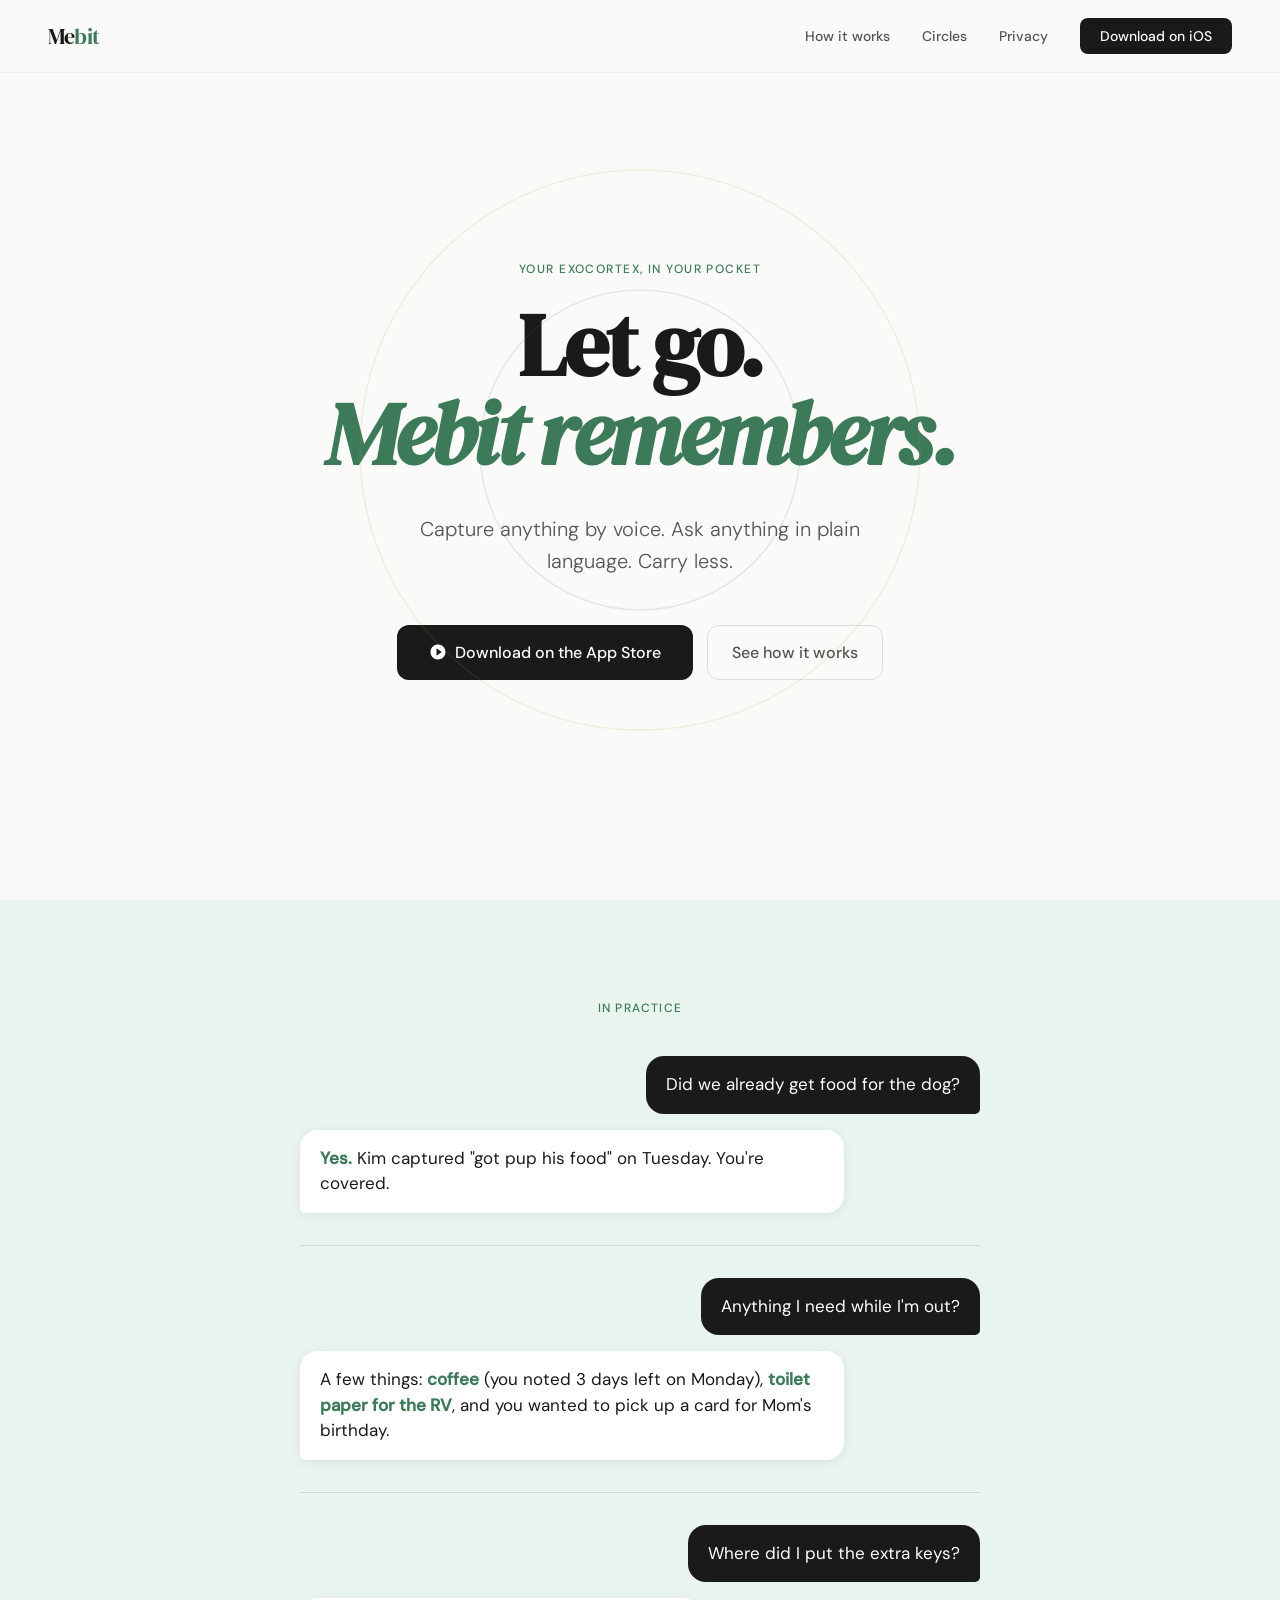
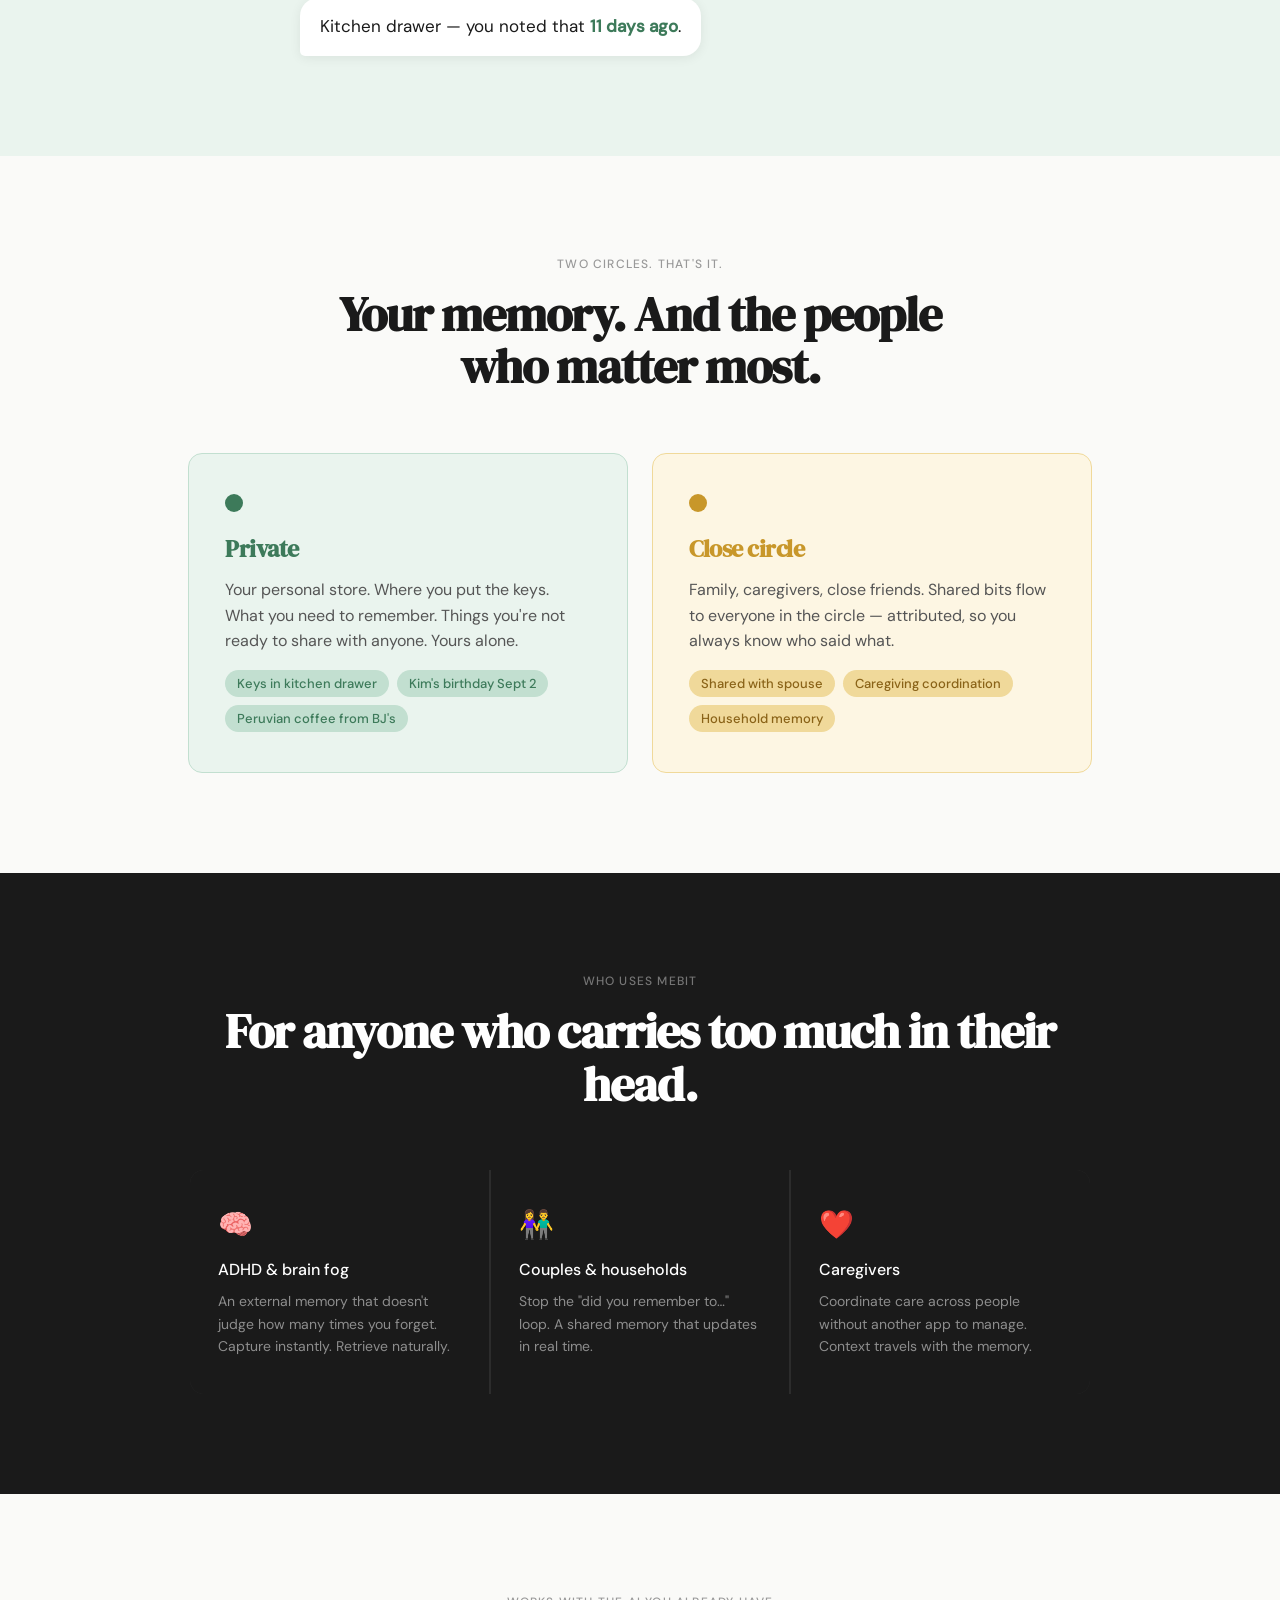
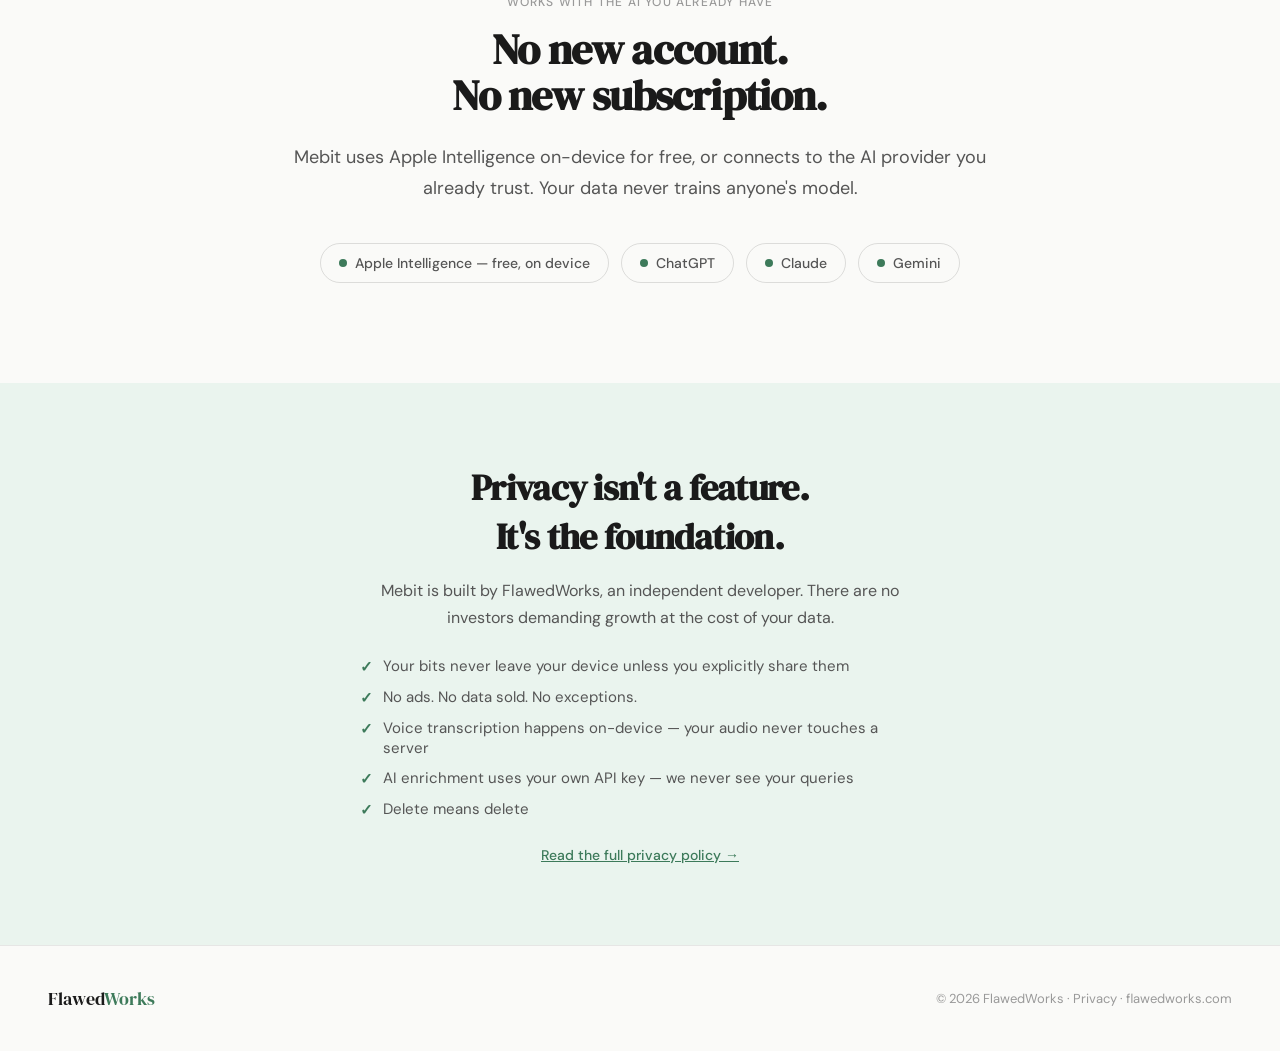
==== mebit/index.html @ b000c432 "Add Mebit: product page, invite funnel, privacy + homepage card - /mebit/ — Mebit product/marketing " ====
<!DOCTYPE html>
<html lang="en">
<head>
<meta charset="UTF-8">
<meta name="viewport" content="width=device-width, initial-scale=1.0">
<title>Mebit — Let go. Mebit remembers.</title>
<meta name="description" content="Mebit is your exocortex in your pocket. Capture anything by voice, ask anything in plain language, carry less. An iOS app by FlawedWorks.">
<link rel="icon" type="image/png" href="/assets/images/mebit-icon.png">
<meta property="og:title" content="Mebit — Let go. Mebit remembers.">
<meta property="og:description" content="Your exocortex, in your pocket. Capture by voice, ask in plain language, carry less.">
<meta property="og:image" content="https://flawedworks.com/assets/images/mebit-icon.png">
<meta property="og:type" content="website">
<link rel="stylesheet" href="/mebit/mebit.css">
</head>
<body>


<nav>
  <div class="nav-logo">Me<span>bit</span></div>
  <div class="nav-links">
    <a href="#how">How it works</a>
    <a href="#circles">Circles</a>
    <a href="#privacy">Privacy</a>
    <a href="https://apps.apple.com/app/id6772777036" class="nav-cta">Download on iOS</a>
  </div>
</nav>

<!-- HERO -->
<section class="hero">
  <svg class="hero-rings" viewBox="0 0 700 700" xmlns="http://www.w3.org/2000/svg">
    <circle class="ring-outer" cx="350" cy="350" r="280"/>
    <circle class="ring-inner" cx="350" cy="350" r="160"/>
  </svg>

  <p class="hero-eyebrow">Your exocortex, in your pocket</p>
  <h1 class="hero-headline">Let go.<br><em>Mebit remembers.</em></h1>
  <p class="hero-sub">Capture anything by voice. Ask anything in plain language. Carry less.</p>
  <div class="hero-buttons">
    <a href="https://apps.apple.com/app/id6772777036" class="btn-primary">
      <svg width="18" height="18" viewBox="0 0 18 18" fill="none"><path d="M9 1.5C4.86 1.5 1.5 4.86 1.5 9C1.5 13.14 4.86 16.5 9 16.5C13.14 16.5 16.5 13.14 16.5 9C16.5 4.86 13.14 1.5 9 1.5ZM7.5 12.75V5.25L12.75 9L7.5 12.75Z" fill="white"/></svg>
      Download on the App Store
    </a>
    <a href="#how" class="btn-secondary">See how it works</a>
  </div>
</section>

<!-- DEMO EXCHANGE -->
<section class="demo" id="how">
  <div class="demo-inner">
    <p class="demo-label">In practice</p>
    <div class="exchange">
      <div class="bubble bubble-user">Did we already get food for the dog?</div>
      <div class="bubble bubble-mebit"><strong>Yes.</strong> Kim captured "got pup his food" on Tuesday. You're covered.</div>
    </div>
    <div class="exchange-divider"></div>
    <div class="exchange">
      <div class="bubble bubble-user">Anything I need while I'm out?</div>
      <div class="bubble bubble-mebit">A few things: <strong>coffee</strong> (you noted 3 days left on Monday), <strong>toilet paper for the RV</strong>, and you wanted to pick up a card for Mom's birthday.</div>
    </div>
    <div class="exchange-divider"></div>
    <div class="exchange">
      <div class="bubble bubble-user">Where did I put the extra keys?</div>
      <div class="bubble bubble-mebit">Kitchen drawer — you noted that <strong>11 days ago</strong>.</div>
    </div>
  </div>
</section>

<!-- CIRCLES -->
<section class="circles-section" id="circles">
  <p class="section-eyebrow">Two circles. That's it.</p>
  <h2 class="section-headline">Your memory. And the people<br>who matter most.</h2>
  <div class="circles-grid">
    <div class="circle-card green">
      <div class="circle-dot"></div>
      <h3>Private</h3>
      <p>Your personal store. Where you put the keys. What you need to remember. Things you're not ready to share with anyone. Yours alone.</p>
      <div class="circle-examples">
        <span class="example-chip">Keys in kitchen drawer</span>
        <span class="example-chip">Kim's birthday Sept 2</span>
        <span class="example-chip">Peruvian coffee from BJ's</span>
      </div>
    </div>
    <div class="circle-card yellow">
      <div class="circle-dot"></div>
      <h3>Close circle</h3>
      <p>Family, caregivers, close friends. Shared bits flow to everyone in the circle — attributed, so you always know who said what.</p>
      <div class="circle-examples">
        <span class="example-chip">Shared with spouse</span>
        <span class="example-chip">Caregiving coordination</span>
        <span class="example-chip">Household memory</span>
      </div>
    </div>
  </div>
</section>

<!-- WHO IT'S FOR -->
<section class="audience">
  <div class="audience-inner">
    <p class="section-eyebrow">Who uses Mebit</p>
    <h2 class="section-headline">For anyone who carries too much in their head.</h2>
    <div class="audience-grid">
      <div class="audience-cell">
        <div class="cell-icon">🧠</div>
        <h4>ADHD &amp; brain fog</h4>
        <p>An external memory that doesn't judge how many times you forget. Capture instantly. Retrieve naturally.</p>
      </div>
      <div class="audience-cell">
        <div class="cell-icon">👫</div>
        <h4>Couples &amp; households</h4>
        <p>Stop the "did you remember to…" loop. A shared memory that updates in real time.</p>
      </div>
      <div class="audience-cell">
        <div class="cell-icon">❤️</div>
        <h4>Caregivers</h4>
        <p>Coordinate care across people without another app to manage. Context travels with the memory.</p>
      </div>
    </div>
  </div>
</section>

<!-- AI SECTION -->
<section class="ai-section">
  <p class="section-eyebrow">Works with the AI you already have</p>
  <h2 class="section-headline" style="text-align:center; font-family:'DM Serif Display',serif; font-size: clamp(28px,3.5vw,42px); letter-spacing:-0.02em; margin-bottom: 24px;">No new account.<br>No new subscription.</h2>
  <p class="body">Mebit uses Apple Intelligence on-device for free, or connects to the AI provider you already trust. Your data never trains anyone's model.</p>
  <div class="ai-chips">
    <span class="ai-chip"><span class="dot"></span>Apple Intelligence — free, on device</span>
    <span class="ai-chip"><span class="dot"></span>ChatGPT</span>
    <span class="ai-chip"><span class="dot"></span>Claude</span>
    <span class="ai-chip"><span class="dot"></span>Gemini</span>
  </div>
</section>

<!-- PRIVACY -->
<section class="privacy" id="privacy">
  <div class="privacy-inner">
    <h2>Privacy isn't a feature.<br>It's the foundation.</h2>
    <p>Mebit is built by FlawedWorks, an independent developer. There are no investors demanding growth at the cost of your data.</p>
    <ul class="commitment-list">
      <li>Your bits never leave your device unless you explicitly share them</li>
      <li>No ads. No data sold. No exceptions.</li>
      <li>Voice transcription happens on-device — your audio never touches a server</li>
      <li>AI enrichment uses your own API key — we never see your queries</li>
      <li>Delete means delete</li>
    </ul>
    <a href="/mebit/privacy/" style="font-size:14px; color: var(--green); font-weight:500;">Read the full privacy policy →</a>
  </div>
</section>

<footer>
  <div class="logo">Flawed<span>Works</span></div>
  <p>© 2026 FlawedWorks · <a href="/mebit/privacy/">Privacy</a> · <a href="https://flawedworks.com">flawedworks.com</a></p>
</footer>

</body>
</html>
---- mebit/mebit.css ----
/* Mebit — self-hosted fonts (no third-party CDN, on-brand privacy) */
@font-face{font-family:'DM Serif Display';font-style:normal;font-weight:400;font-display:swap;src:url('/mebit/fonts/dmserifdisplay-400.woff2') format('woff2');}
@font-face{font-family:'DM Serif Display';font-style:italic;font-weight:400;font-display:swap;src:url('/mebit/fonts/dmserifdisplay-400italic.woff2') format('woff2');}
@font-face{font-family:'DM Sans';font-style:normal;font-weight:300;font-display:swap;src:url('/mebit/fonts/dmsans-300.woff2') format('woff2');}
@font-face{font-family:'DM Sans';font-style:normal;font-weight:400;font-display:swap;src:url('/mebit/fonts/dmsans-400.woff2') format('woff2');}
@font-face{font-family:'DM Sans';font-style:normal;font-weight:500;font-display:swap;src:url('/mebit/fonts/dmsans-500.woff2') format('woff2');}

:root {
    --green: #3D7A5A;
    --green-light: #EAF4EE;
    --green-mid: #C2DFD0;
    --yellow: #C8972A;
    --yellow-light: #FDF6E3;
    --yellow-mid: #F0D99A;
    --ink: #1A1A1A;
    --ink-mid: #555;
    --ink-light: #999;
    --white: #FAFAF8;
    --radius: 14px;
  }

  * { box-sizing: border-box; margin: 0; padding: 0; }

  html { scroll-behavior: smooth; }

  body {
    background: var(--white);
    color: var(--ink);
    font-family: 'DM Sans', sans-serif;
    font-weight: 400;
    -webkit-font-smoothing: antialiased;
  }

  /* NAV */
  nav {
    position: fixed; top: 0; left: 0; right: 0;
    z-index: 100;
    display: flex; align-items: center; justify-content: space-between;
    padding: 18px 48px;
    background: rgba(250,250,248,0.88);
    backdrop-filter: blur(12px);
    border-bottom: 1px solid rgba(0,0,0,0.06);
  }
  .nav-logo {
    font-family: 'DM Serif Display', serif;
    font-size: 22px;
    color: var(--ink);
    letter-spacing: -0.02em;
  }
  .nav-logo span { color: var(--green); }
  .nav-links { display: flex; gap: 32px; align-items: center; }
  .nav-links a {
    text-decoration: none;
    color: var(--ink-mid);
    font-size: 14px;
    font-weight: 500;
    transition: color 0.2s;
  }
  .nav-links a:hover { color: var(--ink); }
  .nav-cta {
    background: var(--ink);
    color: var(--white) !important;
    padding: 9px 20px;
    border-radius: 8px;
    font-size: 14px !important;
    font-weight: 500 !important;
  }
  .nav-cta:hover { background: var(--green) !important; color: white !important; }

  /* HERO */
  .hero {
    min-height: 100vh;
    display: flex;
    flex-direction: column;
    align-items: center;
    justify-content: center;
    text-align: center;
    padding: 120px 48px 80px;
    position: relative;
    overflow: hidden;
  }

  .hero-rings {
    position: absolute;
    width: 700px; height: 700px;
    top: 50%; left: 50%;
    transform: translate(-50%, -50%);
    pointer-events: none;
    opacity: 0.13;
  }
  .hero-rings circle {
    fill: none;
    stroke-width: 1.5;
  }
  .ring-outer { stroke: var(--yellow); animation: pulse 6s ease-in-out infinite; }
  .ring-inner { stroke: var(--green); animation: pulse 6s ease-in-out infinite 1.5s; }

  @keyframes pulse {
    0%, 100% { opacity: 0.6; transform-origin: center; transform: scale(1); }
    50% { opacity: 1; transform: scale(1.02); }
  }

  .hero-eyebrow {
    font-size: 12px;
    font-weight: 500;
    letter-spacing: 0.12em;
    text-transform: uppercase;
    color: var(--green);
    margin-bottom: 24px;
  }

  .hero-headline {
    font-family: 'DM Serif Display', serif;
    font-size: clamp(52px, 8vw, 88px);
    line-height: 1.0;
    letter-spacing: -0.03em;
    color: var(--ink);
    margin-bottom: 8px;
  }
  .hero-headline em {
    font-style: italic;
    color: var(--green);
  }

  .hero-sub {
    font-size: clamp(16px, 2.2vw, 20px);
    color: var(--ink-mid);
    font-weight: 300;
    line-height: 1.6;
    max-width: 520px;
    margin: 28px auto 48px;
  }

  .hero-buttons {
    display: flex; gap: 14px; justify-content: center; flex-wrap: wrap;
  }
  .btn-primary {
    display: inline-flex; align-items: center; gap: 8px;
    background: var(--ink);
    color: white;
    padding: 16px 32px;
    border-radius: 12px;
    font-size: 16px;
    font-weight: 500;
    text-decoration: none;
    transition: background 0.2s, transform 0.15s;
  }
  .btn-primary:hover { background: var(--green); transform: translateY(-1px); }
  .btn-secondary {
    display: inline-flex; align-items: center;
    background: transparent;
    color: var(--ink-mid);
    padding: 16px 24px;
    border-radius: 12px;
    font-size: 16px;
    font-weight: 500;
    text-decoration: none;
    border: 1.5px solid rgba(0,0,0,0.12);
    transition: border-color 0.2s, color 0.2s;
  }
  .btn-secondary:hover { border-color: var(--ink); color: var(--ink); }

  /* DEMO EXCHANGE */
  .demo {
    padding: 100px 48px;
    background: var(--green-light);
  }
  .demo-inner {
    max-width: 680px;
    margin: 0 auto;
  }
  .demo-label {
    font-size: 12px;
    font-weight: 500;
    letter-spacing: 0.1em;
    text-transform: uppercase;
    color: var(--green);
    margin-bottom: 40px;
    text-align: center;
  }
  .exchange { display: flex; flex-direction: column; gap: 16px; }
  .bubble {
    max-width: 80%;
    padding: 16px 20px;
    border-radius: 18px;
    font-size: 17px;
    line-height: 1.5;
  }
  .bubble-user {
    align-self: flex-end;
    background: var(--ink);
    color: white;
    border-bottom-right-radius: 5px;
  }
  .bubble-mebit {
    align-self: flex-start;
    background: white;
    color: var(--ink);
    border-bottom-left-radius: 5px;
    box-shadow: 0 2px 12px rgba(0,0,0,0.07);
  }
  .bubble-mebit strong { color: var(--green); }

  .exchange-divider {
    height: 1px;
    background: var(--green-mid);
    margin: 32px 0;
  }

  /* CIRCLES SECTION */
  .circles-section {
    padding: 100px 48px;
    max-width: 1000px;
    margin: 0 auto;
  }
  .section-eyebrow {
    font-size: 12px;
    font-weight: 500;
    letter-spacing: 0.1em;
    text-transform: uppercase;
    color: var(--ink-light);
    text-align: center;
    margin-bottom: 16px;
  }
  .section-headline {
    font-family: 'DM Serif Display', serif;
    font-size: clamp(32px, 4vw, 48px);
    line-height: 1.1;
    letter-spacing: -0.02em;
    text-align: center;
    margin-bottom: 60px;
  }

  .circles-grid {
    display: grid;
    grid-template-columns: 1fr 1fr;
    gap: 24px;
  }
  .circle-card {
    border-radius: var(--radius);
    padding: 40px 36px;
  }
  .circle-card.green {
    background: var(--green-light);
    border: 1.5px solid var(--green-mid);
  }
  .circle-card.yellow {
    background: var(--yellow-light);
    border: 1.5px solid var(--yellow-mid);
  }
  .circle-dot {
    width: 18px; height: 18px;
    border-radius: 50%;
    margin-bottom: 20px;
  }
  .circle-card.green .circle-dot { background: var(--green); }
  .circle-card.yellow .circle-dot { background: var(--yellow); }
  .circle-card h3 {
    font-family: 'DM Serif Display', serif;
    font-size: 24px;
    margin-bottom: 12px;
    letter-spacing: -0.02em;
  }
  .circle-card.green h3 { color: var(--green); }
  .circle-card.yellow h3 { color: var(--yellow); }
  .circle-card p {
    font-size: 16px;
    color: var(--ink-mid);
    line-height: 1.6;
    margin-bottom: 16px;
  }
  .circle-examples {
    display: flex; flex-wrap: wrap; gap: 8px;
  }
  .example-chip {
    font-size: 13px;
    padding: 5px 12px;
    border-radius: 99px;
    font-weight: 500;
  }
  .green .example-chip { background: var(--green-mid); color: var(--green); }
  .yellow .example-chip { background: var(--yellow-mid); color: #8a6318; }

  /* WHO IT'S FOR */
  .audience {
    padding: 100px 48px;
    background: var(--ink);
    color: white;
  }
  .audience-inner { max-width: 900px; margin: 0 auto; }
  .audience .section-eyebrow { color: rgba(255,255,255,0.4); }
  .audience .section-headline { color: white; }
  .audience-grid {
    display: grid;
    grid-template-columns: repeat(3, 1fr);
    gap: 2px;
    background: rgba(255,255,255,0.08);
    border-radius: var(--radius);
    overflow: hidden;
  }
  .audience-cell {
    background: var(--ink);
    padding: 36px 28px;
    transition: background 0.2s;
  }
  .audience-cell:hover { background: #252525; }
  .audience-cell .cell-icon {
    font-size: 28px;
    margin-bottom: 16px;
  }
  .audience-cell h4 {
    font-size: 16px;
    font-weight: 500;
    margin-bottom: 10px;
    color: white;
  }
  .audience-cell p {
    font-size: 14px;
    color: rgba(255,255,255,0.5);
    line-height: 1.6;
  }

  /* AI SECTION */
  .ai-section {
    padding: 100px 48px;
    max-width: 800px;
    margin: 0 auto;
    text-align: center;
  }
  .ai-section p.body {
    font-size: 18px;
    color: var(--ink-mid);
    line-height: 1.7;
    margin-bottom: 40px;
  }
  .ai-chips {
    display: flex; gap: 12px; justify-content: center; flex-wrap: wrap;
  }
  .ai-chip {
    display: inline-flex; align-items: center; gap: 8px;
    padding: 10px 18px;
    border-radius: 99px;
    border: 1.5px solid rgba(0,0,0,0.12);
    font-size: 14px;
    font-weight: 500;
    color: var(--ink-mid);
  }
  .ai-chip .dot {
    width: 8px; height: 8px;
    border-radius: 50%;
    background: var(--green);
  }

  /* PRIVACY */
  .privacy {
    padding: 80px 48px;
    background: var(--green-light);
    text-align: center;
  }
  .privacy-inner { max-width: 560px; margin: 0 auto; }
  .privacy h2 {
    font-family: 'DM Serif Display', serif;
    font-size: 36px;
    letter-spacing: -0.02em;
    margin-bottom: 16px;
  }
  .privacy p {
    font-size: 16px;
    color: var(--ink-mid);
    line-height: 1.7;
    margin-bottom: 12px;
  }
  .privacy .commitment-list {
    list-style: none;
    margin: 24px 0;
    display: flex;
    flex-direction: column;
    gap: 10px;
    text-align: left;
  }
  .privacy .commitment-list li {
    display: flex; align-items: flex-start; gap: 10px;
    font-size: 15px;
    color: var(--ink-mid);
  }
  .privacy .commitment-list li::before {
    content: '✓';
    color: var(--green);
    font-weight: 700;
    flex-shrink: 0;
    margin-top: 1px;
  }

  /* FOOTER */
  footer {
    padding: 40px 48px;
    border-top: 1px solid rgba(0,0,0,0.08);
    display: flex;
    align-items: center;
    justify-content: space-between;
  }
  footer .logo {
    font-family: 'DM Serif Display', serif;
    font-size: 18px;
    color: var(--ink);
  }
  footer .logo span { color: var(--green); }
  footer p { font-size: 13px; color: var(--ink-light); }
  footer a { color: var(--ink-light); text-decoration: none; }
  footer a:hover { color: var(--ink); }

  /* RESPONSIVE */
  @media (max-width: 768px) {
    nav { padding: 16px 24px; }
    .nav-links { display: none; }
    .hero { padding: 100px 24px 60px; }
    .demo, .circles-section, .audience, .ai-section, .privacy { padding: 72px 24px; }
    .circles-grid { grid-template-columns: 1fr; }
    .audience-grid { grid-template-columns: 1fr; }
    footer { flex-direction: column; gap: 12px; text-align: center; }
  }

  @media (prefers-reduced-motion: reduce) {
    .ring-outer, .ring-inner { animation: none; }
  }

/* ── Invite funnel (/mebit/join/) ── */
.invite-card{max-width:520px;margin:40px auto 0;background:white;border:1.5px solid var(--green-mid);border-radius:var(--radius);padding:40px 36px;box-shadow:0 4px 24px rgba(0,0,0,0.06);text-align:center;}
.invite-from{font-size:15px;color:var(--ink-light);margin-bottom:8px;}
.invite-from strong{color:var(--green);font-weight:500;}
.invite-icon{width:84px;height:84px;border-radius:19px;margin:0 auto 20px;display:block;}
.invite-buttons{display:flex;flex-direction:column;gap:12px;margin-top:28px;}
.invite-buttons .btn-primary,.invite-buttons .btn-secondary{justify-content:center;}
.steps{max-width:520px;margin:36px auto 0;display:flex;flex-direction:column;gap:14px;}
.step{display:flex;gap:16px;align-items:flex-start;text-align:left;}
.step-num{flex-shrink:0;width:28px;height:28px;border-radius:50%;background:var(--green);color:white;font-size:14px;font-weight:500;display:flex;align-items:center;justify-content:center;}
.step p{font-size:15px;color:var(--ink-mid);line-height:1.5;margin:0;}
.step p strong{color:var(--ink);font-weight:500;}

/* ── Long-form doc (/mebit/privacy/) ── */
.doc{max-width:720px;margin:0 auto;padding:120px 48px 80px;}
.doc h1{font-family:'DM Serif Display',serif;font-size:clamp(36px,5vw,52px);letter-spacing:-0.02em;margin-bottom:8px;}
.doc .updated{color:var(--ink-light);font-size:14px;margin-bottom:40px;}
.doc h2{font-family:'DM Serif Display',serif;font-size:26px;letter-spacing:-0.01em;margin:40px 0 12px;color:var(--ink);}
.doc p,.doc li{font-size:16px;color:var(--ink-mid);line-height:1.7;}
.doc ul{padding-left:22px;margin-bottom:16px;}
.doc li{margin-bottom:6px;}
.doc a{color:var(--green);}
@media (max-width:768px){.doc{padding:100px 24px 60px;}}
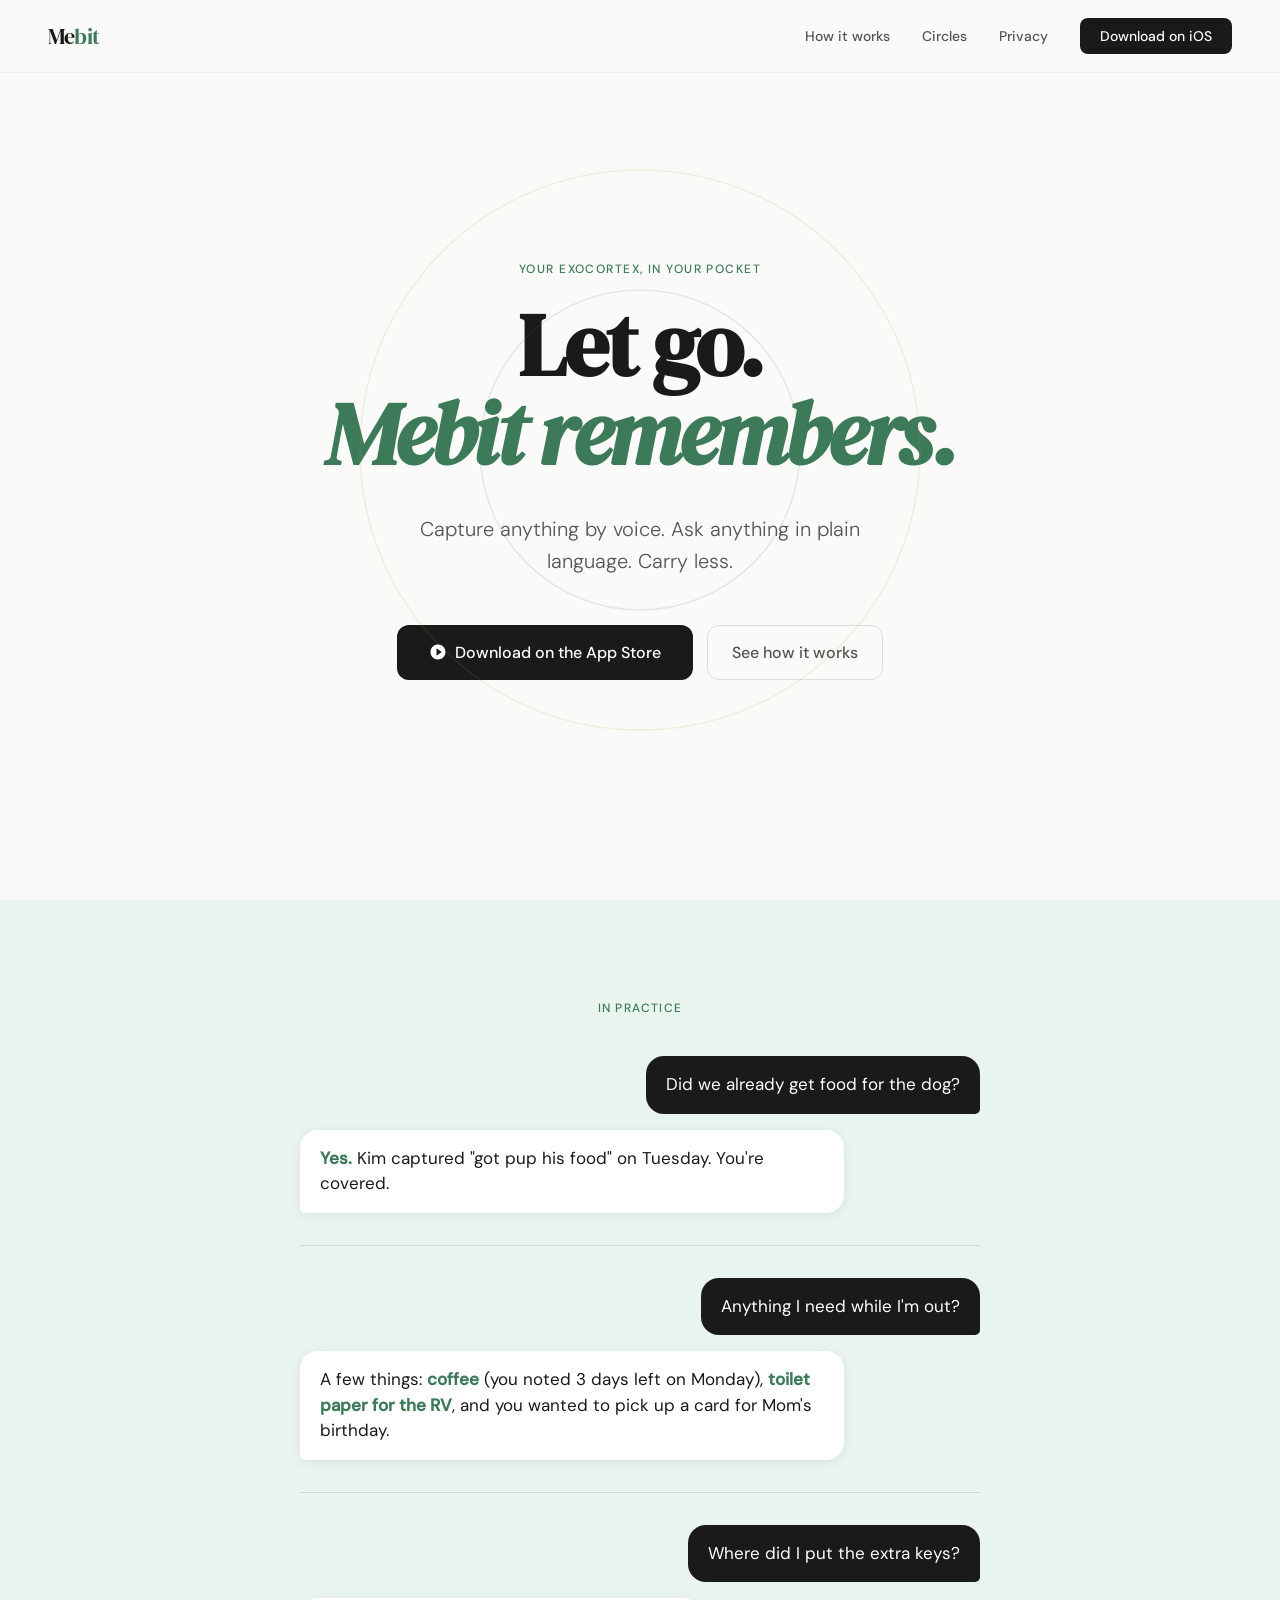
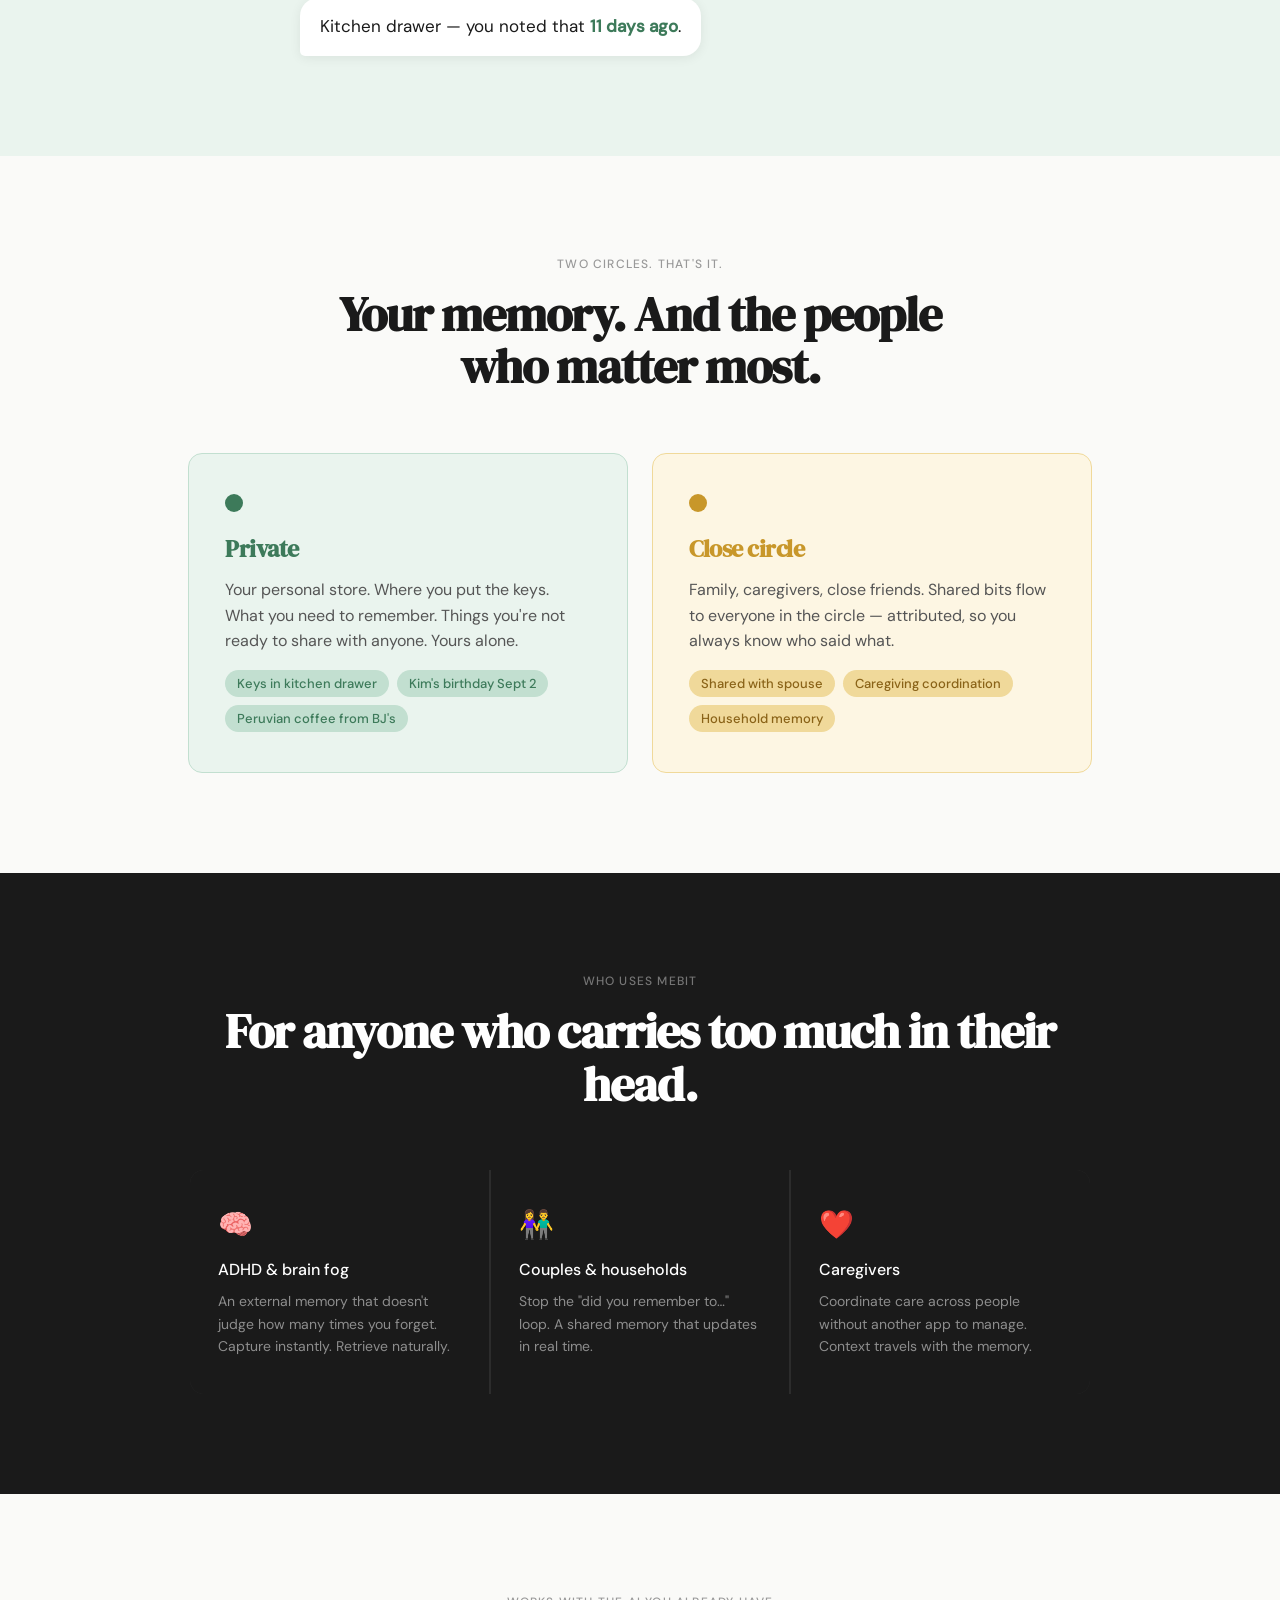
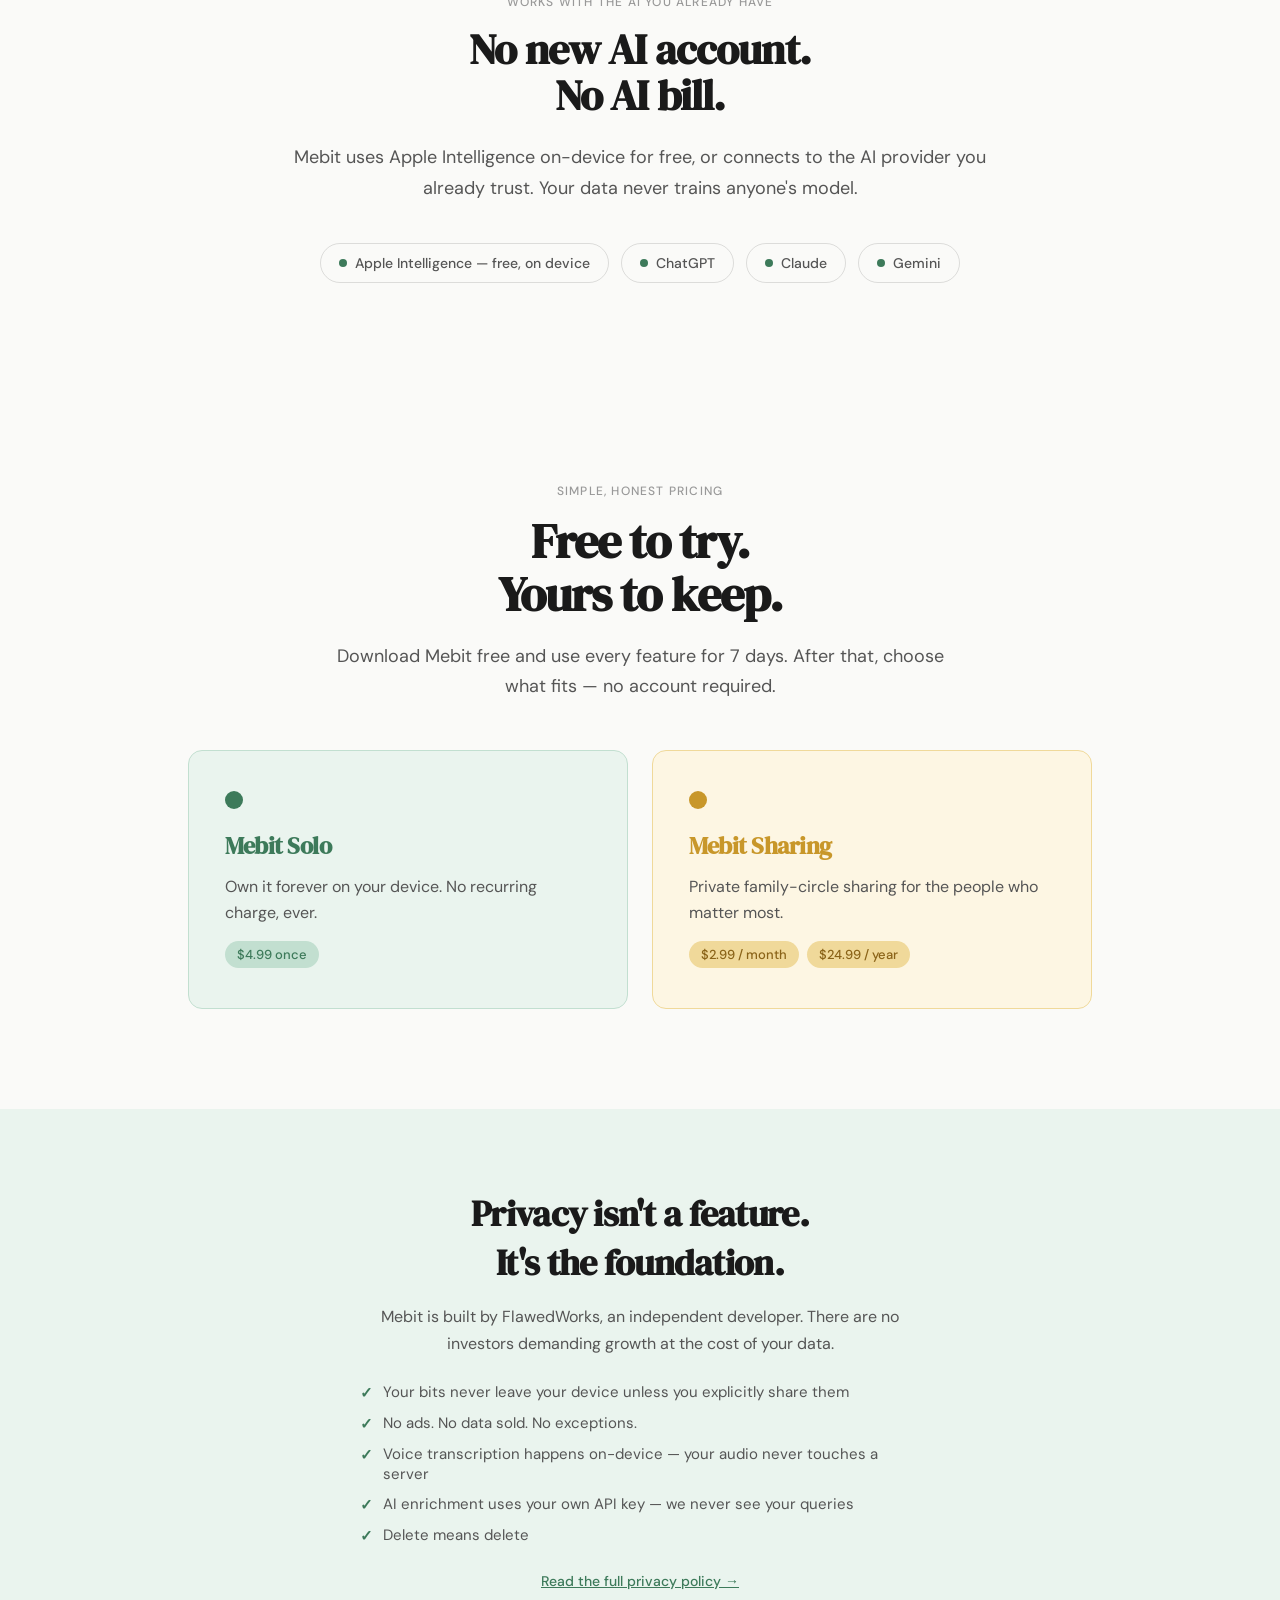
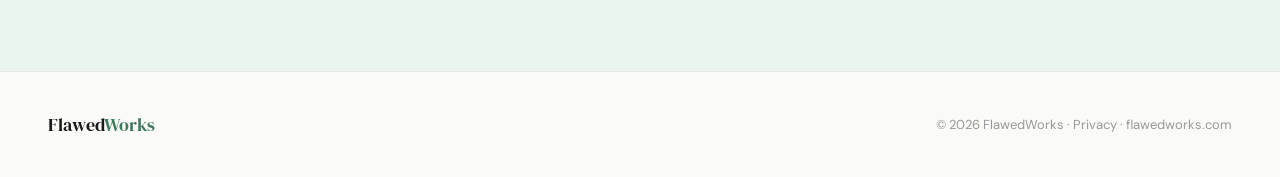
==== commit d3533890: "Update Mebit marketing copy to match shipped monetization - Studio tagline: "No subscriptions" -> "N" ====
--- a/mebit/index.html
+++ b/mebit/index.html
@@ -121,13 +121,39 @@
 <!-- AI SECTION -->
 <section class="ai-section">
   <p class="section-eyebrow">Works with the AI you already have</p>
-  <h2 class="section-headline" style="text-align:center; font-family:'DM Serif Display',serif; font-size: clamp(28px,3.5vw,42px); letter-spacing:-0.02em; margin-bottom: 24px;">No new account.<br>No new subscription.</h2>
+  <h2 class="section-headline" style="text-align:center; font-family:'DM Serif Display',serif; font-size: clamp(28px,3.5vw,42px); letter-spacing:-0.02em; margin-bottom: 24px;">No new AI account.<br>No AI bill.</h2>
   <p class="body">Mebit uses Apple Intelligence on-device for free, or connects to the AI provider you already trust. Your data never trains anyone's model.</p>
   <div class="ai-chips">
     <span class="ai-chip"><span class="dot"></span>Apple Intelligence — free, on device</span>
     <span class="ai-chip"><span class="dot"></span>ChatGPT</span>
     <span class="ai-chip"><span class="dot"></span>Claude</span>
     <span class="ai-chip"><span class="dot"></span>Gemini</span>
+  </div>
+</section>
+
+<!-- PRICING -->
+<section class="circles-section">
+  <p class="section-eyebrow">Simple, honest pricing</p>
+  <h2 class="section-headline" style="margin-bottom: 20px;">Free to try.<br>Yours to keep.</h2>
+  <p style="text-align:center; font-size:18px; color:var(--ink-mid); line-height:1.7; max-width:620px; margin:0 auto 48px;">Download Mebit free and use every feature for 7 days. After that, choose what fits — no account required.</p>
+  <div class="circles-grid">
+    <div class="circle-card green">
+      <div class="circle-dot"></div>
+      <h3>Mebit Solo</h3>
+      <p>Own it forever on your device. No recurring charge, ever.</p>
+      <div class="circle-examples">
+        <span class="example-chip">$4.99 once</span>
+      </div>
+    </div>
+    <div class="circle-card yellow">
+      <div class="circle-dot"></div>
+      <h3>Mebit Sharing</h3>
+      <p>Private family-circle sharing for the people who matter most.</p>
+      <div class="circle-examples">
+        <span class="example-chip">$2.99 / month</span>
+        <span class="example-chip">$24.99 / year</span>
+      </div>
+    </div>
   </div>
 </section>
 
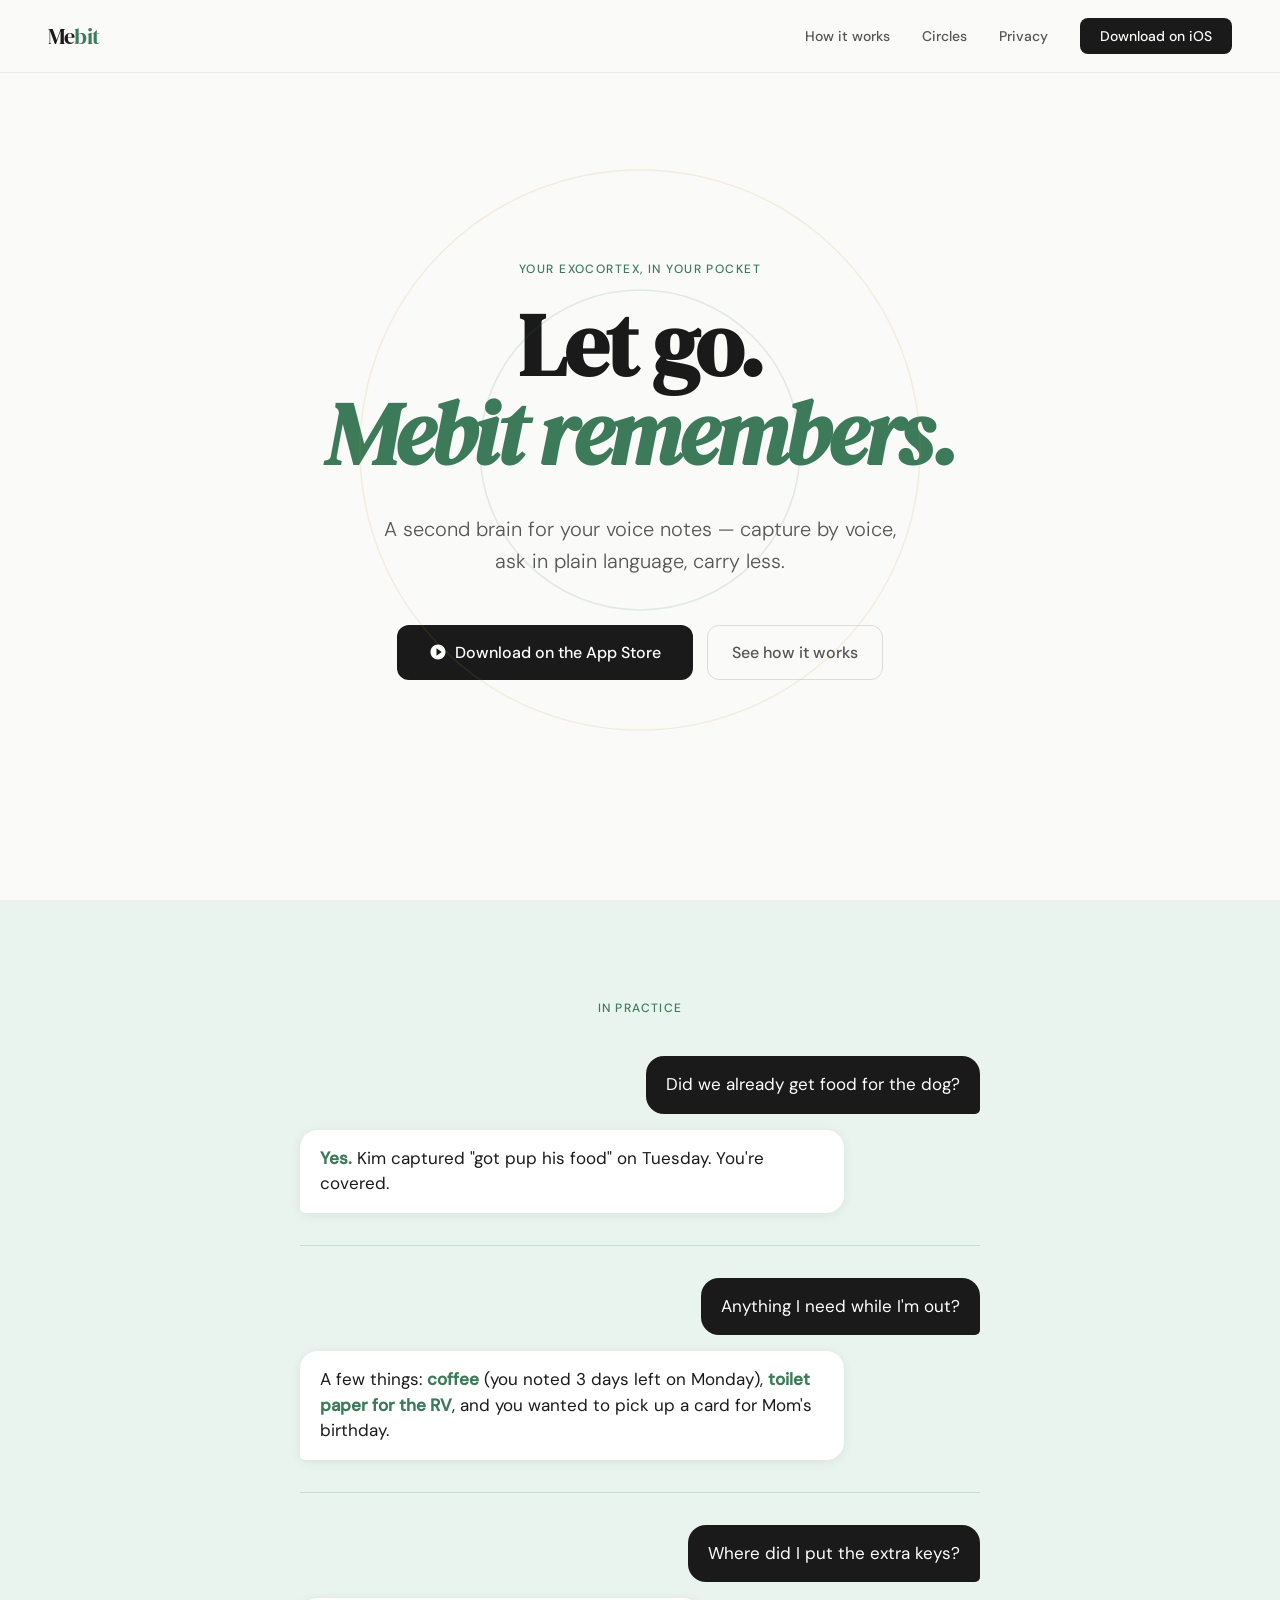
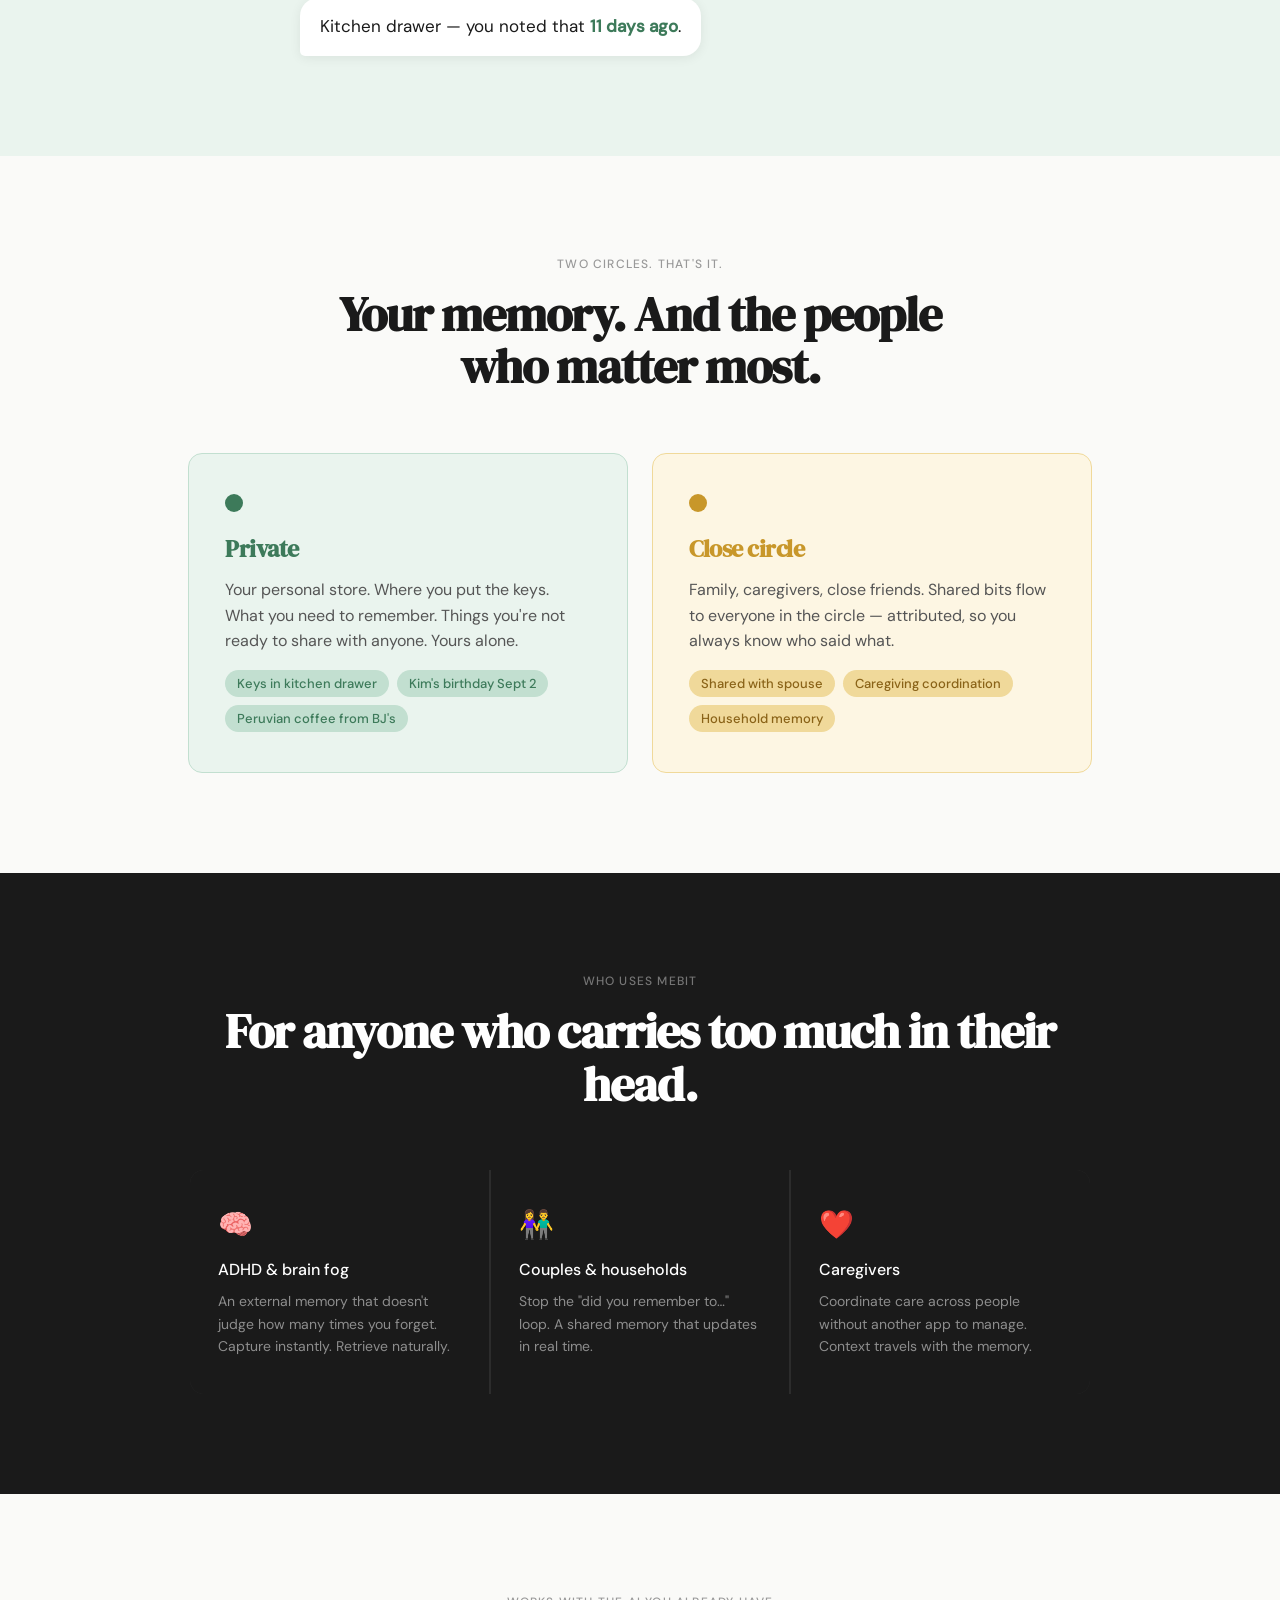
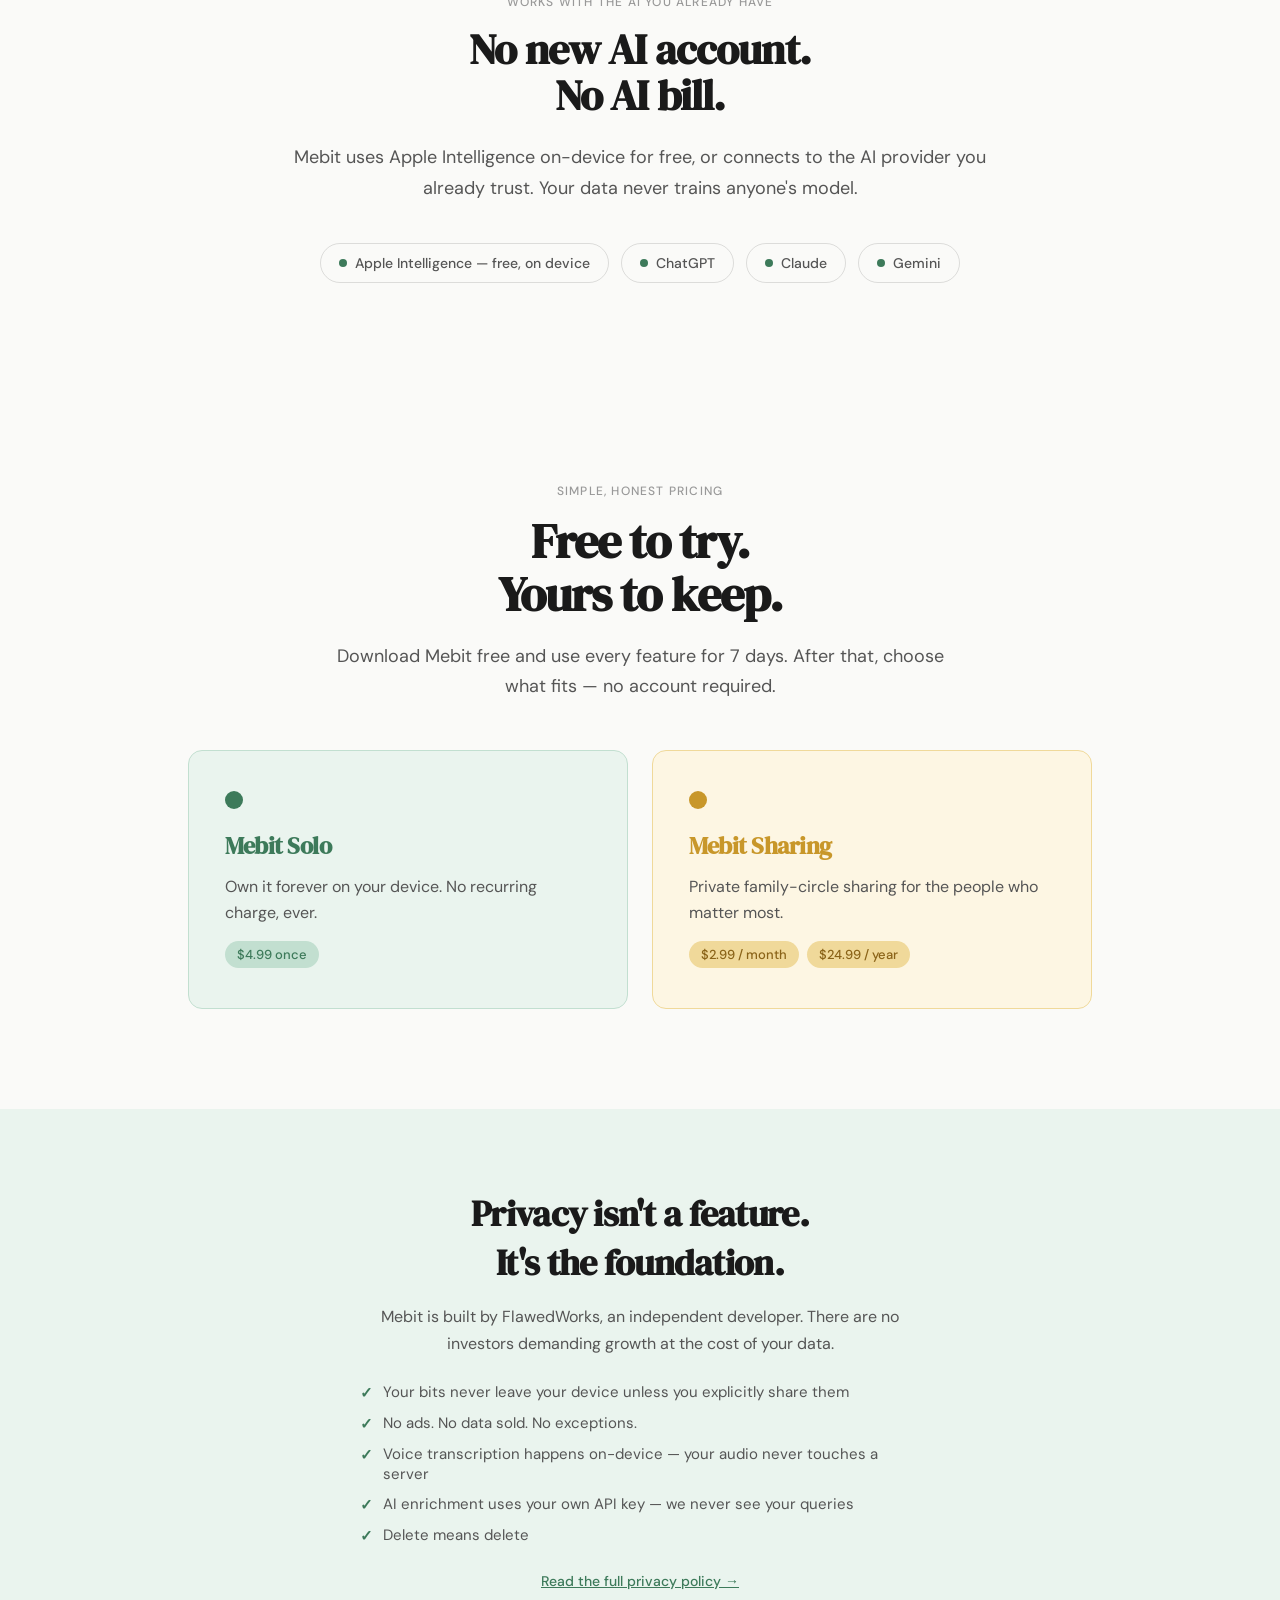
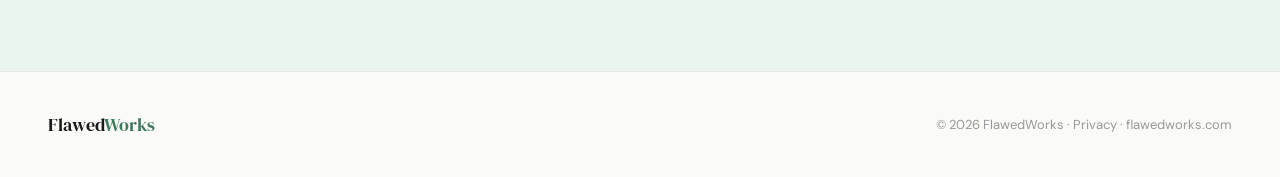
==== commit f9ac13eb: "Mebit: add support page, message-match hero to new subtitle - New /mebit/support/ — contact, FAQ, pr" ====
--- a/mebit/index.html
+++ b/mebit/index.html
@@ -34,7 +34,7 @@
 
   <p class="hero-eyebrow">Your exocortex, in your pocket</p>
   <h1 class="hero-headline">Let go.<br><em>Mebit remembers.</em></h1>
-  <p class="hero-sub">Capture anything by voice. Ask anything in plain language. Carry less.</p>
+  <p class="hero-sub">A second brain for your voice notes — capture by voice, ask in plain language, carry less.</p>
   <div class="hero-buttons">
     <a href="https://apps.apple.com/app/id6772777036" class="btn-primary">
       <svg width="18" height="18" viewBox="0 0 18 18" fill="none"><path d="M9 1.5C4.86 1.5 1.5 4.86 1.5 9C1.5 13.14 4.86 16.5 9 16.5C13.14 16.5 16.5 13.14 16.5 9C16.5 4.86 13.14 1.5 9 1.5ZM7.5 12.75V5.25L12.75 9L7.5 12.75Z" fill="white"/></svg>
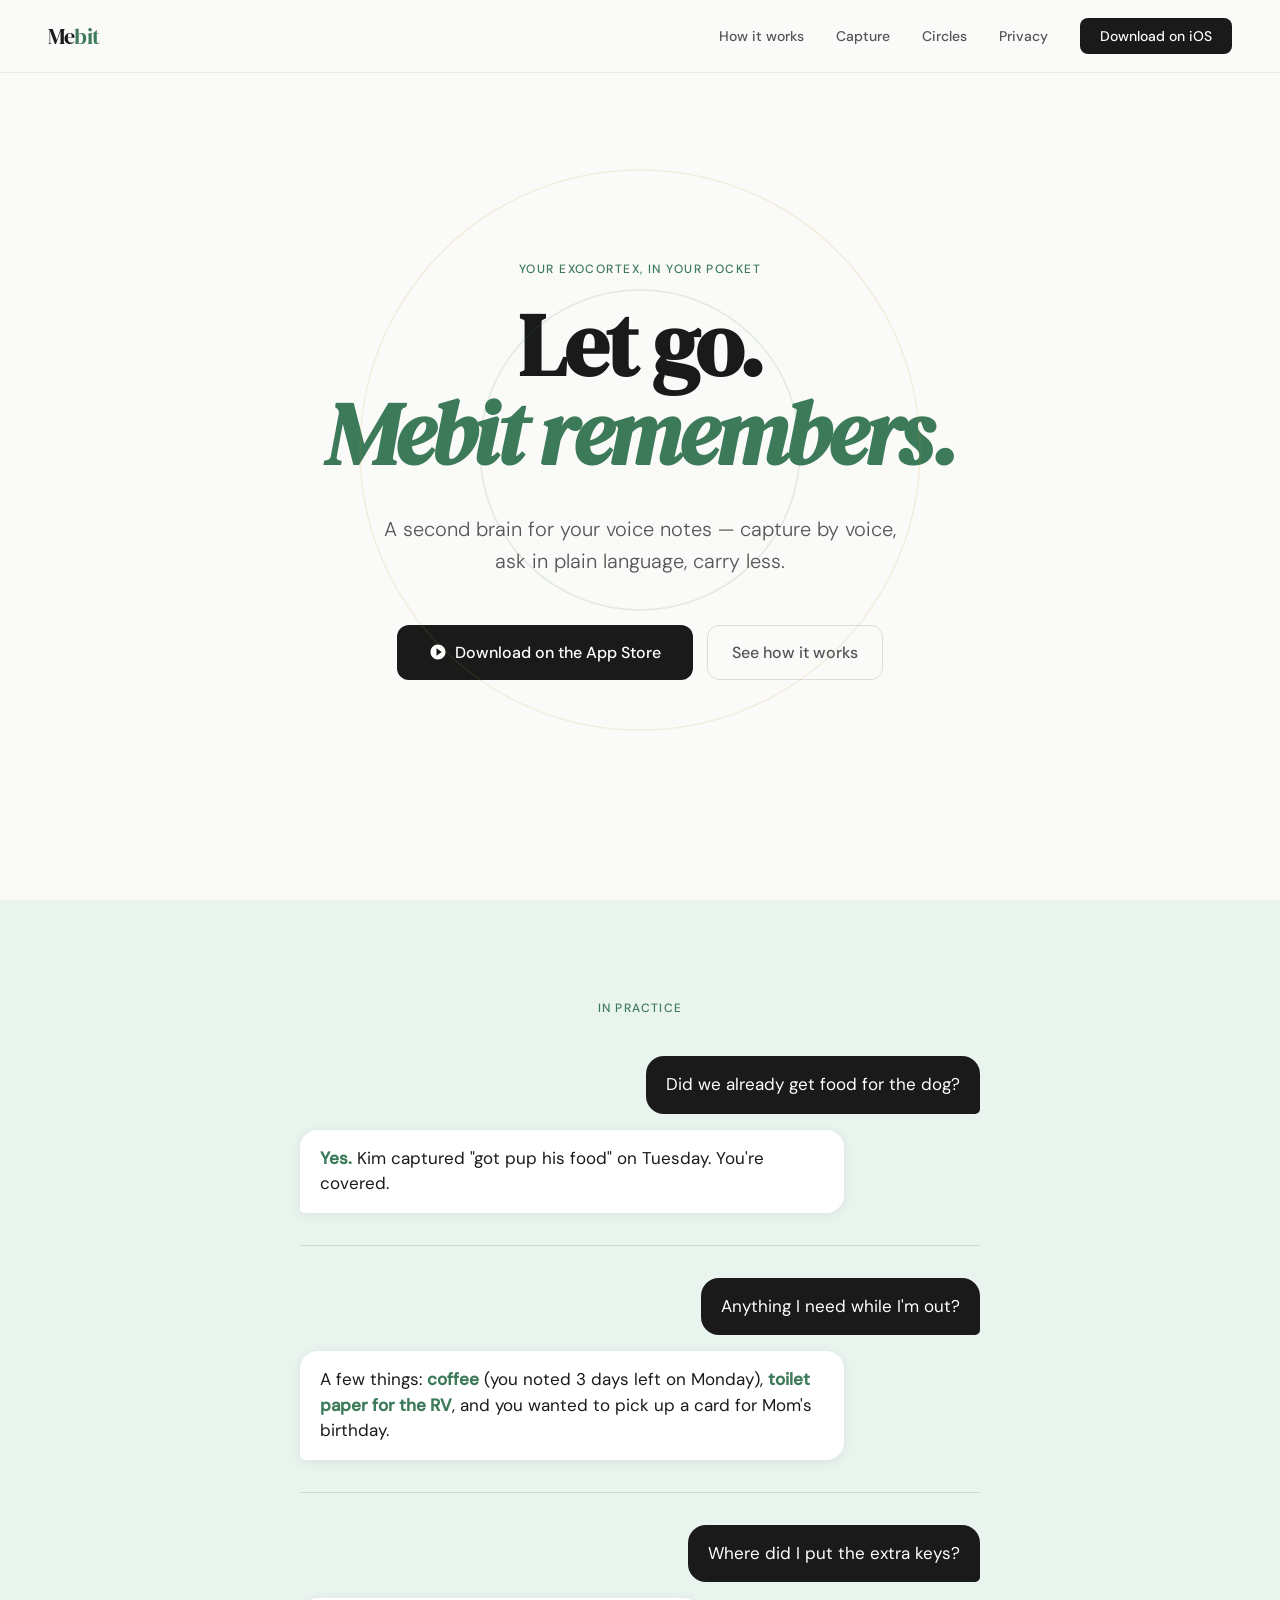
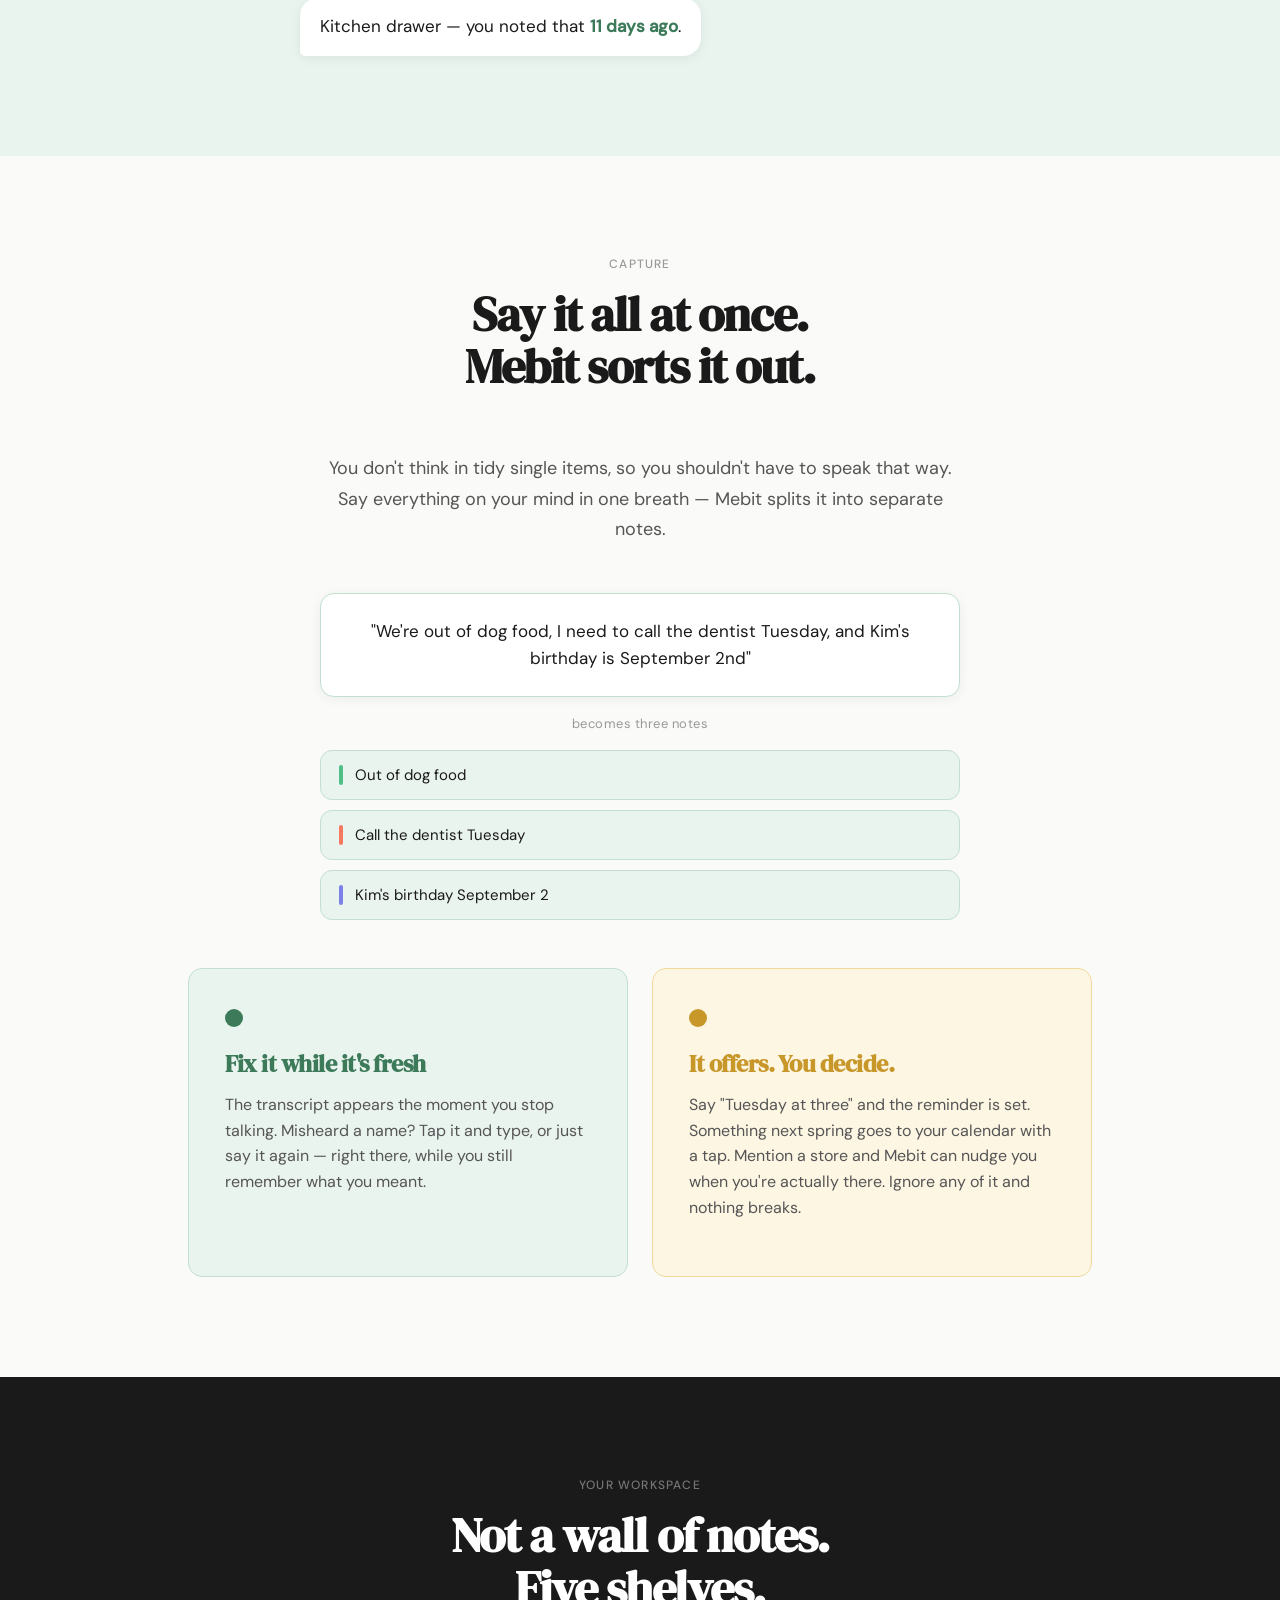
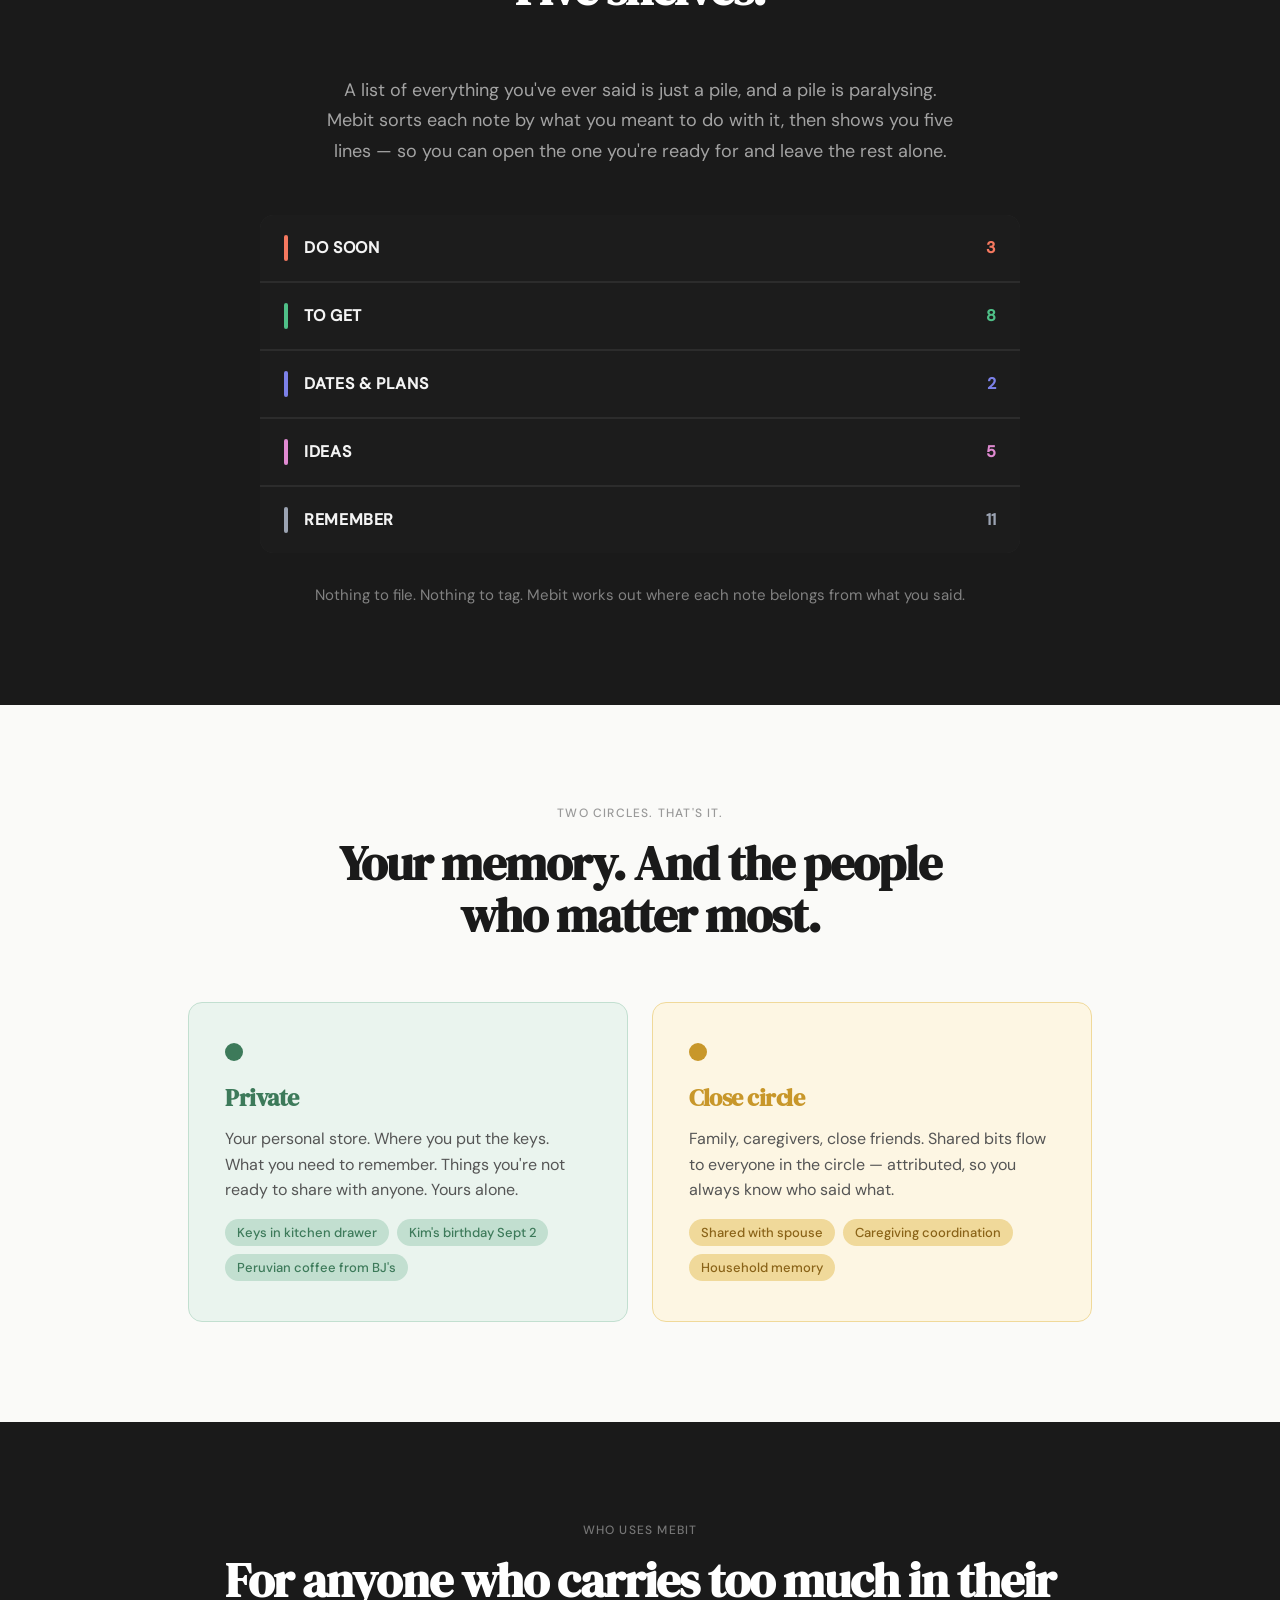
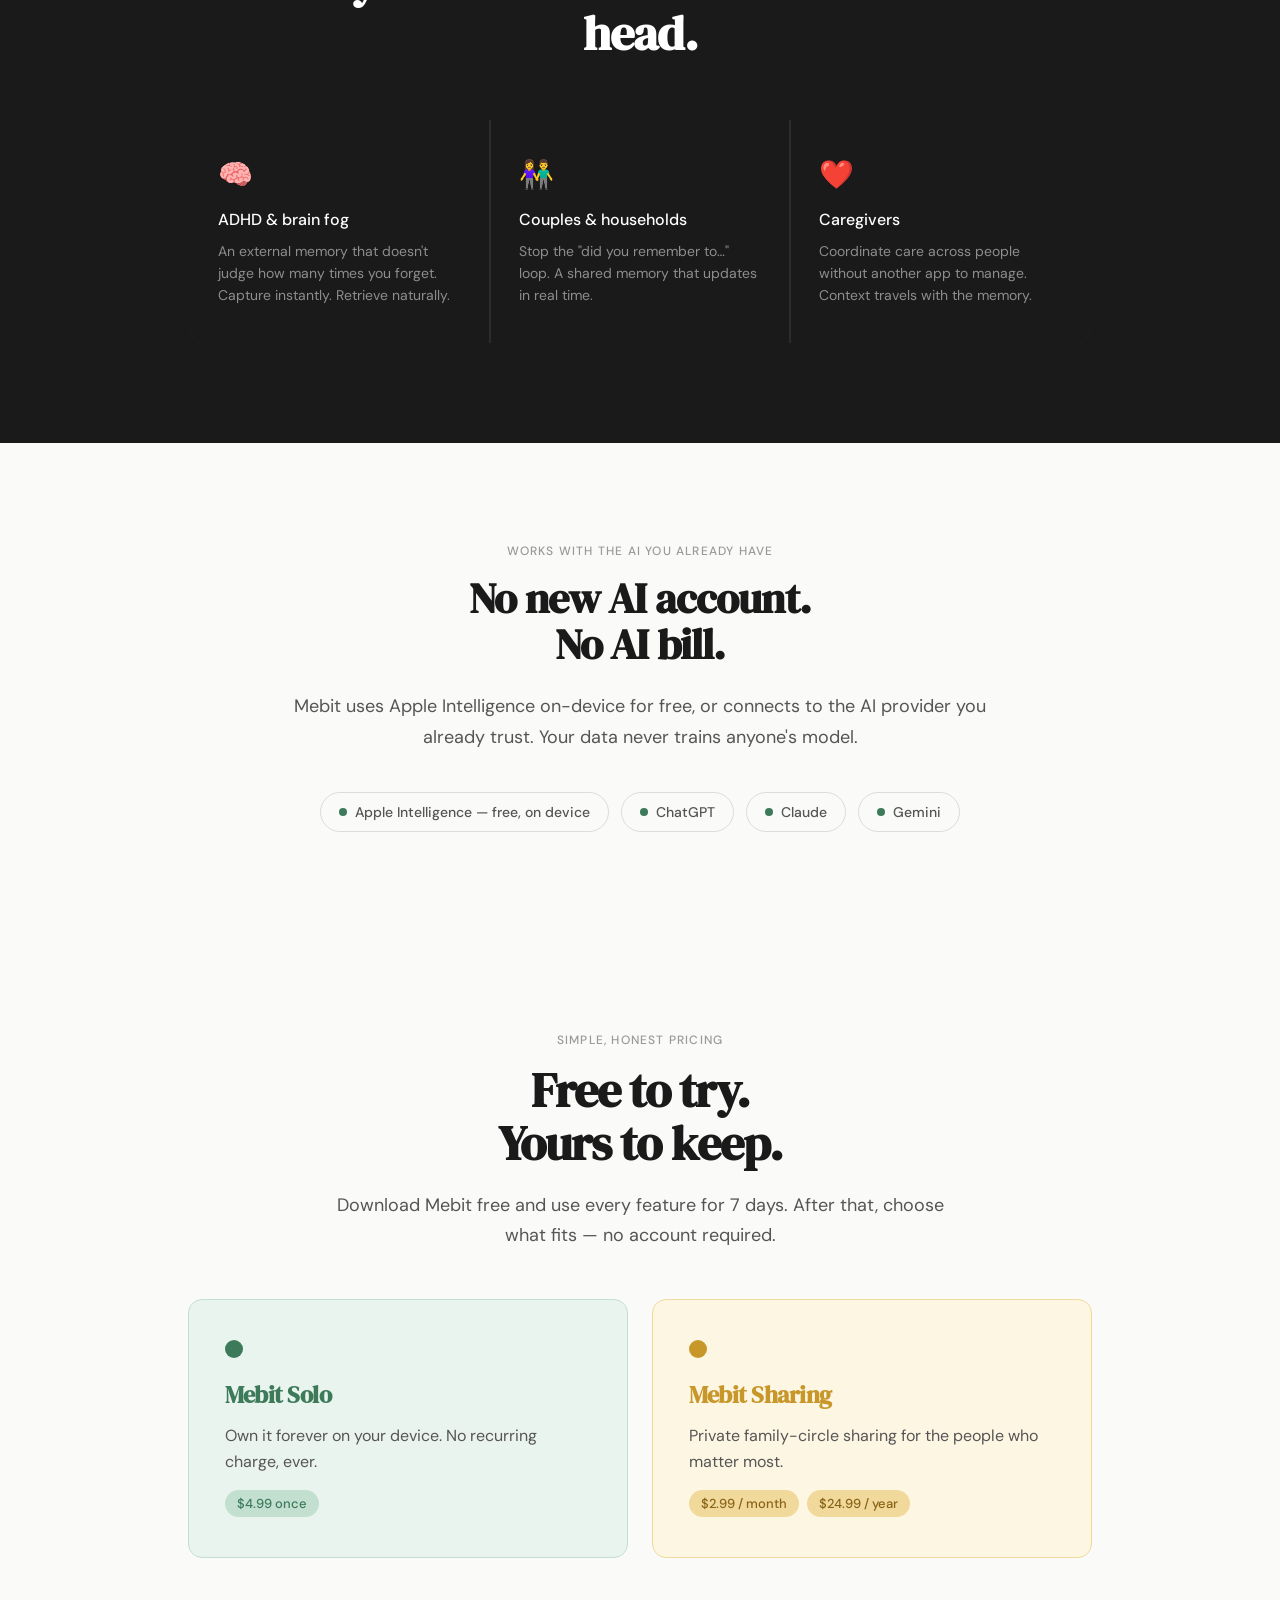
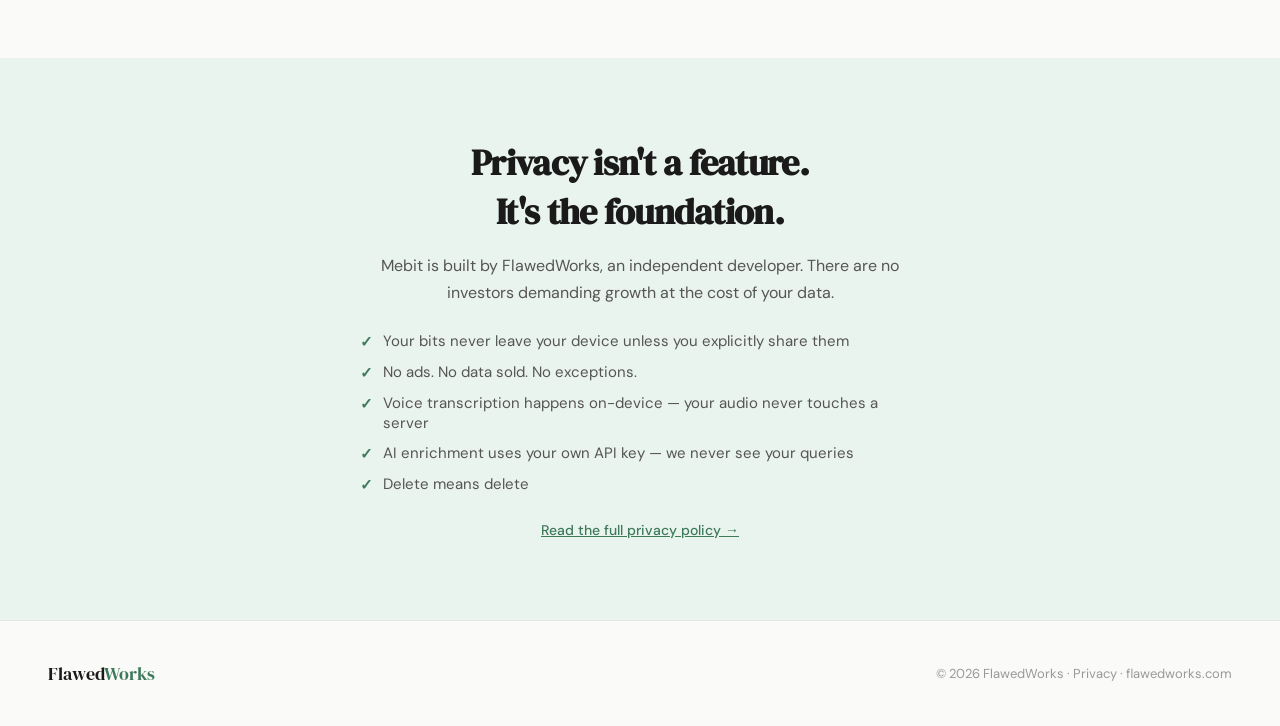
==== commit 872953b5: "Mebit page: 1.1.0 feature set — multi-topic capture + the Workspace The page predated everything in " ====
--- a/mebit/index.html
+++ b/mebit/index.html
@@ -3,14 +3,33 @@
 <head>
 <meta charset="UTF-8">
 <meta name="viewport" content="width=device-width, initial-scale=1.0">
-<title>Mebit — Let go. Mebit remembers.</title>
-<meta name="description" content="Mebit is your exocortex in your pocket. Capture anything by voice, ask anything in plain language, carry less. An iOS app by FlawedWorks.">
+<title>Mebit — Voice notes that sort themselves. Let go. Mebit remembers.</title>
+<meta name="description" content="Say everything on your mind in one breath — Mebit splits it into separate notes, offers the reminder or calendar event, and sorts it onto a workspace by what you meant. Voice-first memory for ADHD, couples and caregivers. An iOS app by FlawedWorks.">
 <link rel="icon" type="image/png" href="/assets/images/mebit-icon.png">
-<meta property="og:title" content="Mebit — Let go. Mebit remembers.">
-<meta property="og:description" content="Your exocortex, in your pocket. Capture by voice, ask in plain language, carry less.">
+<meta name="apple-itunes-app" content="app-id=6772777036">
+<meta property="og:title" content="Mebit — Voice notes that sort themselves.">
+<meta property="og:description" content="Say everything at once. Mebit splits it into separate notes, offers the reminder, and sorts it onto a workspace by what you meant.">
 <meta property="og:image" content="https://flawedworks.com/assets/images/mebit-icon.png">
 <meta property="og:type" content="website">
 <link rel="stylesheet" href="/mebit/mebit.css">
+<script type="application/ld+json">
+{
+  "@context": "https://schema.org",
+  "@type": "SoftwareApplication",
+  "name": "Mebit - Exocortex",
+  "operatingSystem": "iOS",
+  "applicationCategory": "ProductivityApplication",
+  "description": "Voice-first personal memory. Say everything on your mind at once and Mebit splits it into separate notes, offers a reminder or calendar event when a note asks for one, and sorts everything onto a workspace by what you meant to do with it.",
+  "url": "https://flawedworks.com/mebit/",
+  "downloadUrl": "https://apps.apple.com/app/id6772777036",
+  "author": { "@type": "Organization", "name": "FlawedWorks", "url": "https://flawedworks.com" },
+  "offers": [
+    { "@type": "Offer", "name": "Mebit Solo", "price": "4.99", "priceCurrency": "USD", "description": "One-time purchase, yours forever." },
+    { "@type": "Offer", "name": "Mebit Sharing (monthly)", "price": "2.99", "priceCurrency": "USD" },
+    { "@type": "Offer", "name": "Mebit Sharing (yearly)", "price": "24.99", "priceCurrency": "USD" }
+  ]
+}
+</script>
 </head>
 <body>
 
@@ -19,6 +38,7 @@
   <div class="nav-logo">Me<span>bit</span></div>
   <div class="nav-links">
     <a href="#how">How it works</a>
+    <a href="#capture">Capture</a>
     <a href="#circles">Circles</a>
     <a href="#privacy">Privacy</a>
     <a href="https://apps.apple.com/app/id6772777036" class="nav-cta">Download on iOS</a>
@@ -62,6 +82,55 @@
       <div class="bubble bubble-user">Where did I put the extra keys?</div>
       <div class="bubble bubble-mebit">Kitchen drawer — you noted that <strong>11 days ago</strong>.</div>
     </div>
+  </div>
+</section>
+
+<!-- CAPTURE -->
+<section class="circles-section" id="capture">
+  <p class="section-eyebrow">Capture</p>
+  <h2 class="section-headline">Say it all at once.<br>Mebit sorts it out.</h2>
+  <p style="text-align:center; font-size:18px; color:var(--ink-mid); line-height:1.7; max-width:640px; margin:0 auto 48px;">You don't think in tidy single items, so you shouldn't have to speak that way. Say everything on your mind in one breath — Mebit splits it into separate notes.</p>
+
+  <div class="capture-demo">
+    <div class="capture-said">"We're out of dog food, I need to call the dentist Tuesday, and Kim's birthday is September 2nd"</div>
+    <div class="capture-arrow">becomes three notes</div>
+    <div class="capture-notes">
+      <span class="capture-note"><span class="rail mint"></span>Out of dog food</span>
+      <span class="capture-note"><span class="rail coral"></span>Call the dentist Tuesday</span>
+      <span class="capture-note"><span class="rail periwinkle"></span>Kim's birthday September 2</span>
+    </div>
+  </div>
+
+  <div class="circles-grid" style="margin-top:48px;">
+    <div class="circle-card green">
+      <div class="circle-dot"></div>
+      <h3>Fix it while it's fresh</h3>
+      <p>The transcript appears the moment you stop talking. Misheard a name? Tap it and type, or just say it again — right there, while you still remember what you meant.</p>
+    </div>
+    <div class="circle-card yellow">
+      <div class="circle-dot"></div>
+      <h3>It offers. You decide.</h3>
+      <p>Say "Tuesday at three" and the reminder is set. Something next spring goes to your calendar with a tap. Mention a store and Mebit can nudge you when you're actually there. Ignore any of it and nothing breaks.</p>
+    </div>
+  </div>
+</section>
+
+<!-- WORKSPACE -->
+<section class="workspace-section">
+  <div class="workspace-inner">
+    <p class="section-eyebrow">Your workspace</p>
+    <h2 class="section-headline">Not a wall of notes.<br>Five shelves.</h2>
+    <p class="workspace-lead">A list of everything you've ever said is just a pile, and a pile is paralysing. Mebit sorts each note by what you meant to do with it, then shows you five lines — so you can open the one you're ready for and leave the rest alone.</p>
+
+    <div class="shelf-strip">
+      <div class="shelf-row"><span class="rail coral"></span><span class="shelf-name">Do soon</span><span class="shelf-count coral-text">3</span></div>
+      <div class="shelf-row"><span class="rail mint"></span><span class="shelf-name">To get</span><span class="shelf-count mint-text">8</span></div>
+      <div class="shelf-row"><span class="rail periwinkle"></span><span class="shelf-name">Dates &amp; plans</span><span class="shelf-count periwinkle-text">2</span></div>
+      <div class="shelf-row"><span class="rail orchid"></span><span class="shelf-name">Ideas</span><span class="shelf-count orchid-text">5</span></div>
+      <div class="shelf-row"><span class="rail slate"></span><span class="shelf-name">Remember</span><span class="shelf-count slate-text">11</span></div>
+    </div>
+
+    <p class="workspace-note">Nothing to file. Nothing to tag. Mebit works out where each note belongs from what you said.</p>
   </div>
 </section>
 
--- a/mebit/mebit.css
+++ b/mebit/mebit.css
@@ -447,3 +447,41 @@
 .doc li{margin-bottom:6px;}
 .doc a{color:var(--green);}
 @media (max-width:768px){.doc{padding:100px 24px 60px;}}
+
+/* ── Capture + Workspace (1.1.0) ── */
+/* Shelf hues mirror the app's own shelf colours so the site and the product agree. */
+.rail{display:inline-block;width:4px;border-radius:2px;flex-shrink:0;}
+.rail.coral{background:#F5785F;}
+.rail.mint{background:#4FBF87;}
+.rail.periwinkle{background:#7C81E8;}
+.rail.orchid{background:#E08AD1;}
+.rail.slate{background:#9BA3B2;}
+
+.capture-demo{max-width:640px;margin:0 auto;text-align:center;}
+.capture-said{background:white;border:1.5px solid var(--green-mid);border-radius:var(--radius);padding:24px 28px;font-size:17px;line-height:1.6;color:var(--ink);box-shadow:0 2px 12px rgba(0,0,0,0.06);}
+.capture-arrow{font-size:13px;color:var(--ink-light);letter-spacing:0.04em;margin:18px 0;}
+.capture-notes{display:flex;flex-direction:column;gap:10px;}
+.capture-note{display:flex;align-items:center;gap:12px;background:var(--green-light);border:1px solid var(--green-mid);border-radius:12px;padding:14px 18px;font-size:15px;color:var(--ink);text-align:left;}
+.capture-note .rail{align-self:stretch;min-height:20px;}
+
+.workspace-section{padding:100px 48px;background:var(--ink);color:white;}
+.workspace-inner{max-width:760px;margin:0 auto;}
+.workspace-section .section-eyebrow{color:rgba(255,255,255,0.4);}
+.workspace-section .section-headline{color:white;}
+.workspace-lead{text-align:center;font-size:18px;line-height:1.7;color:rgba(255,255,255,0.6);max-width:640px;margin:0 auto 48px;}
+.shelf-strip{display:flex;flex-direction:column;gap:2px;background:rgba(255,255,255,0.08);border-radius:var(--radius);overflow:hidden;}
+.shelf-row{display:flex;align-items:center;gap:16px;background:#1c1c1c;padding:20px 24px;}
+.shelf-row .rail{align-self:stretch;min-height:26px;}
+.shelf-name{flex:1;font-size:16px;font-weight:600;letter-spacing:0.04em;text-transform:uppercase;color:rgba(255,255,255,0.95);}
+.shelf-count{font-size:16px;font-weight:600;font-variant-numeric:tabular-nums;}
+.coral-text{color:#F5785F;}
+.mint-text{color:#4FBF87;}
+.periwinkle-text{color:#7C81E8;}
+.orchid-text{color:#E08AD1;}
+.slate-text{color:#9BA3B2;}
+.workspace-note{text-align:center;font-size:15px;color:rgba(255,255,255,0.45);margin-top:32px;}
+
+@media (max-width:768px){
+  .workspace-section{padding:72px 24px;}
+  .capture-said{font-size:16px;padding:20px 22px;}
+}
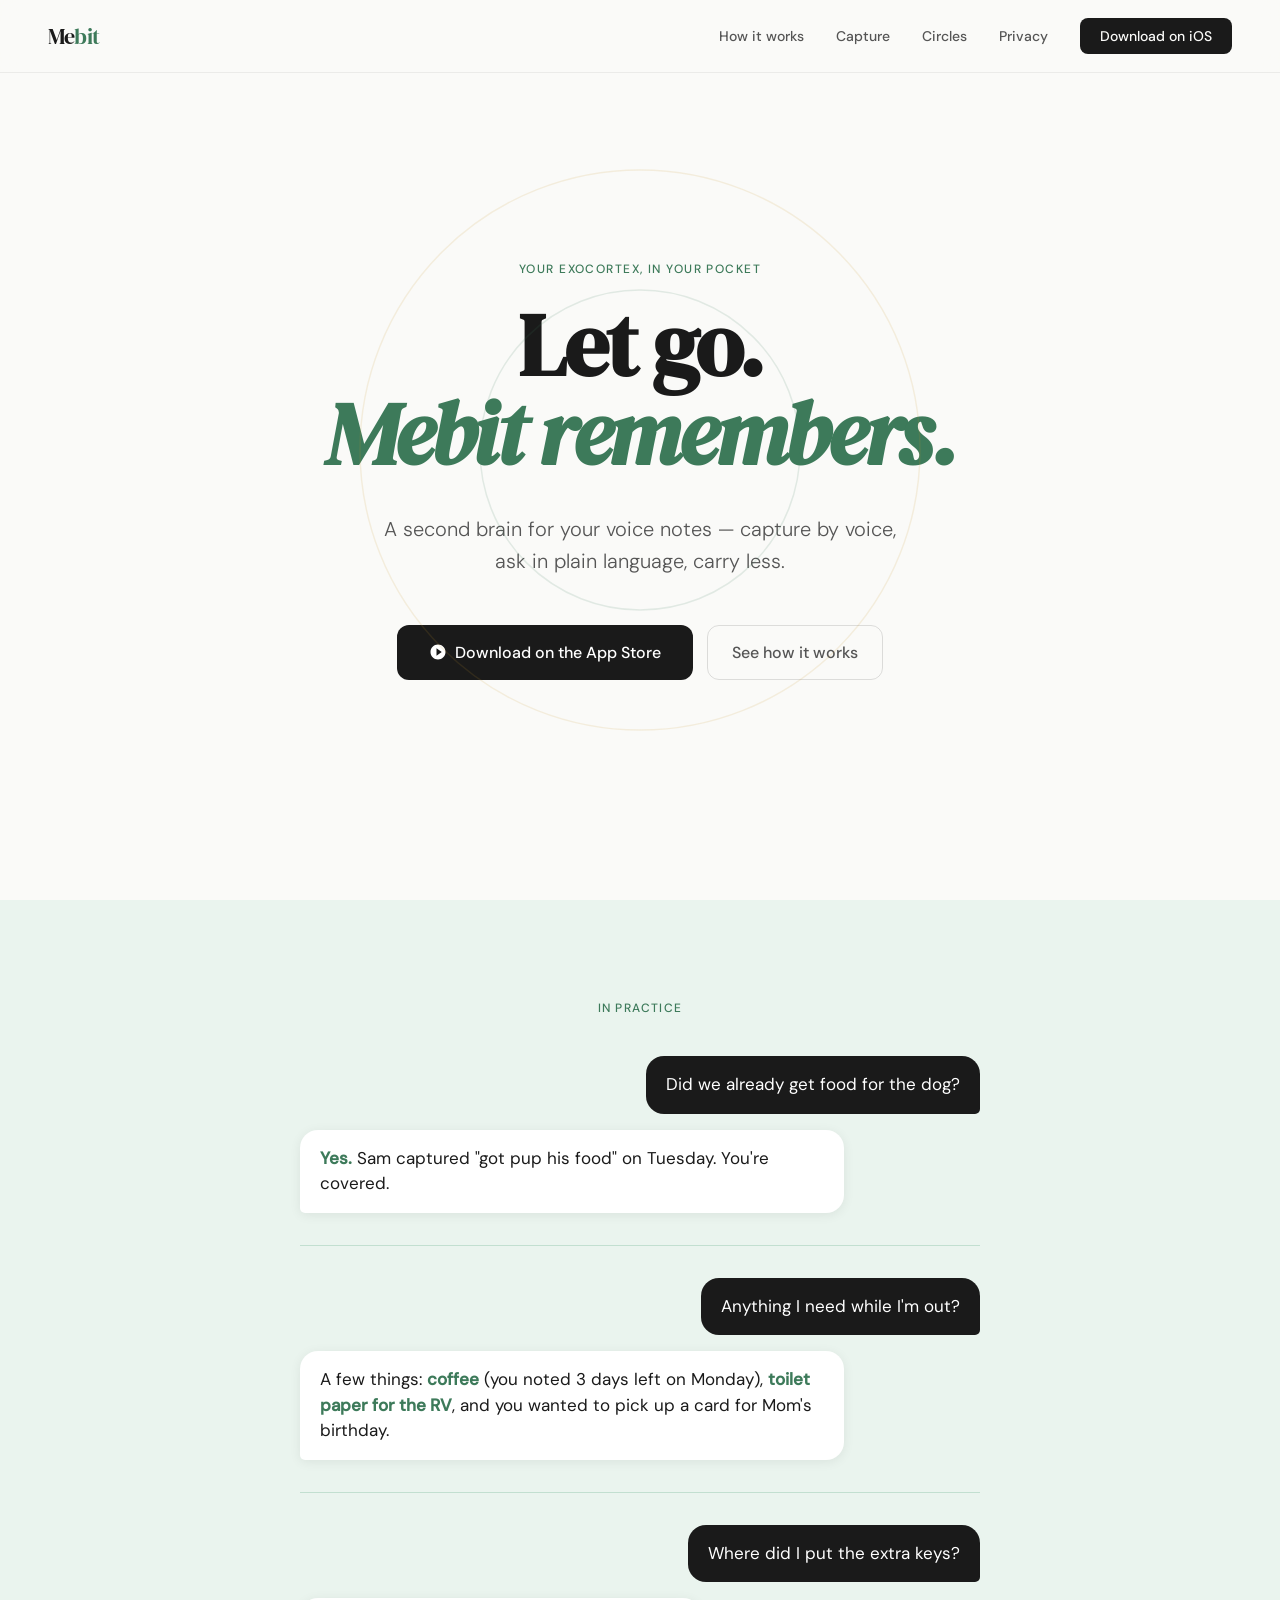
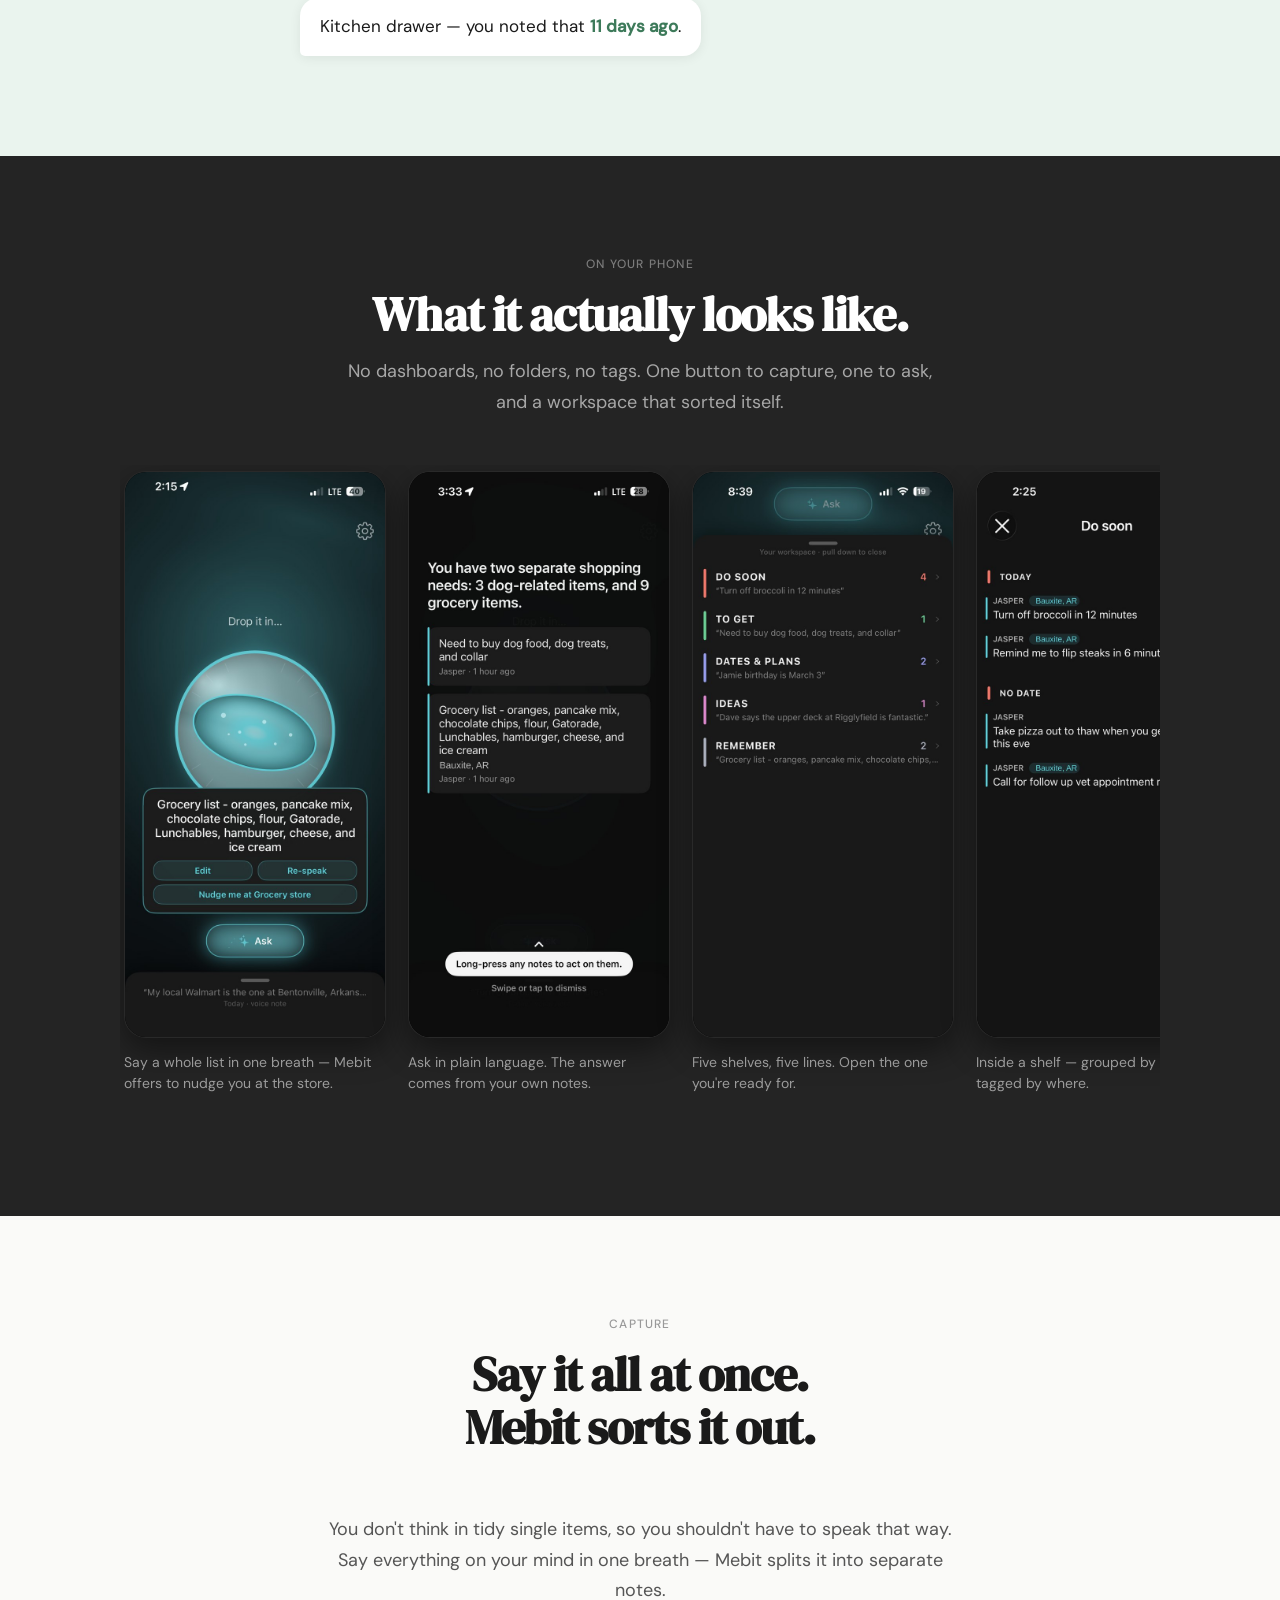
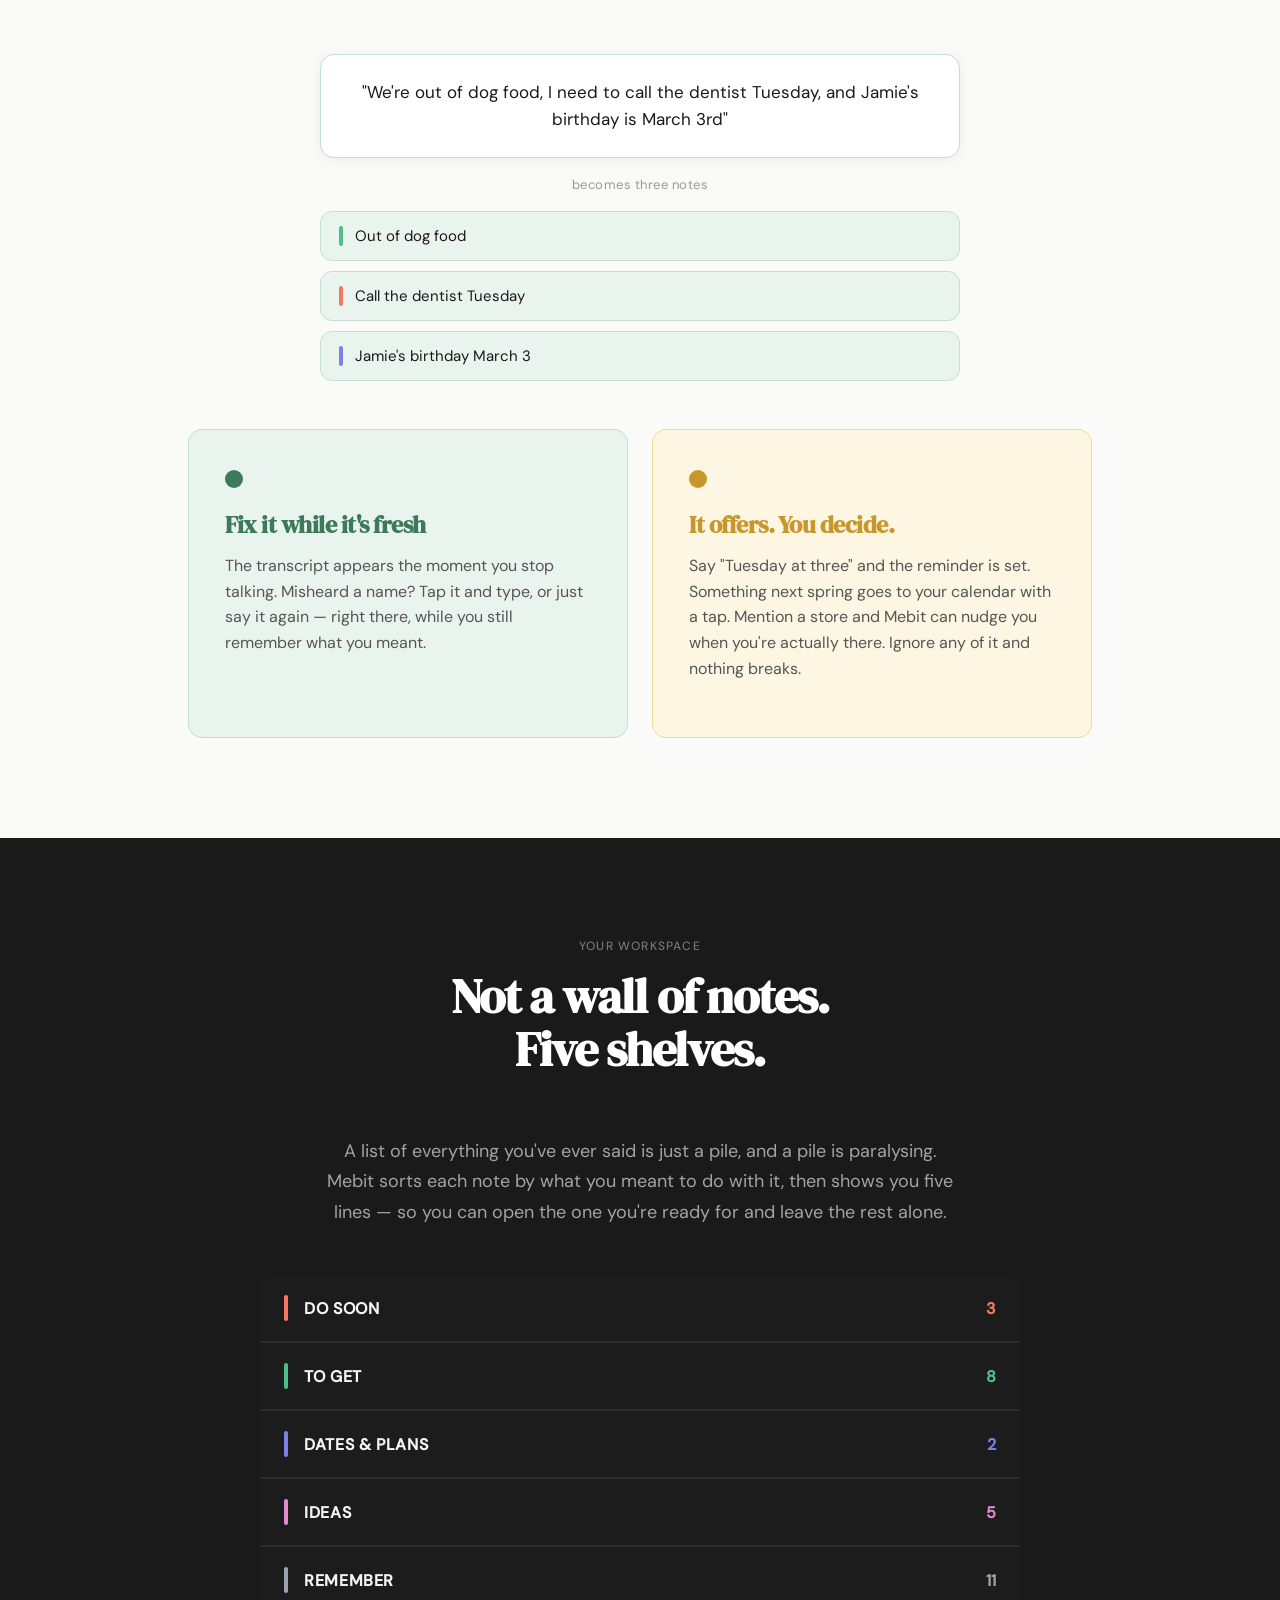
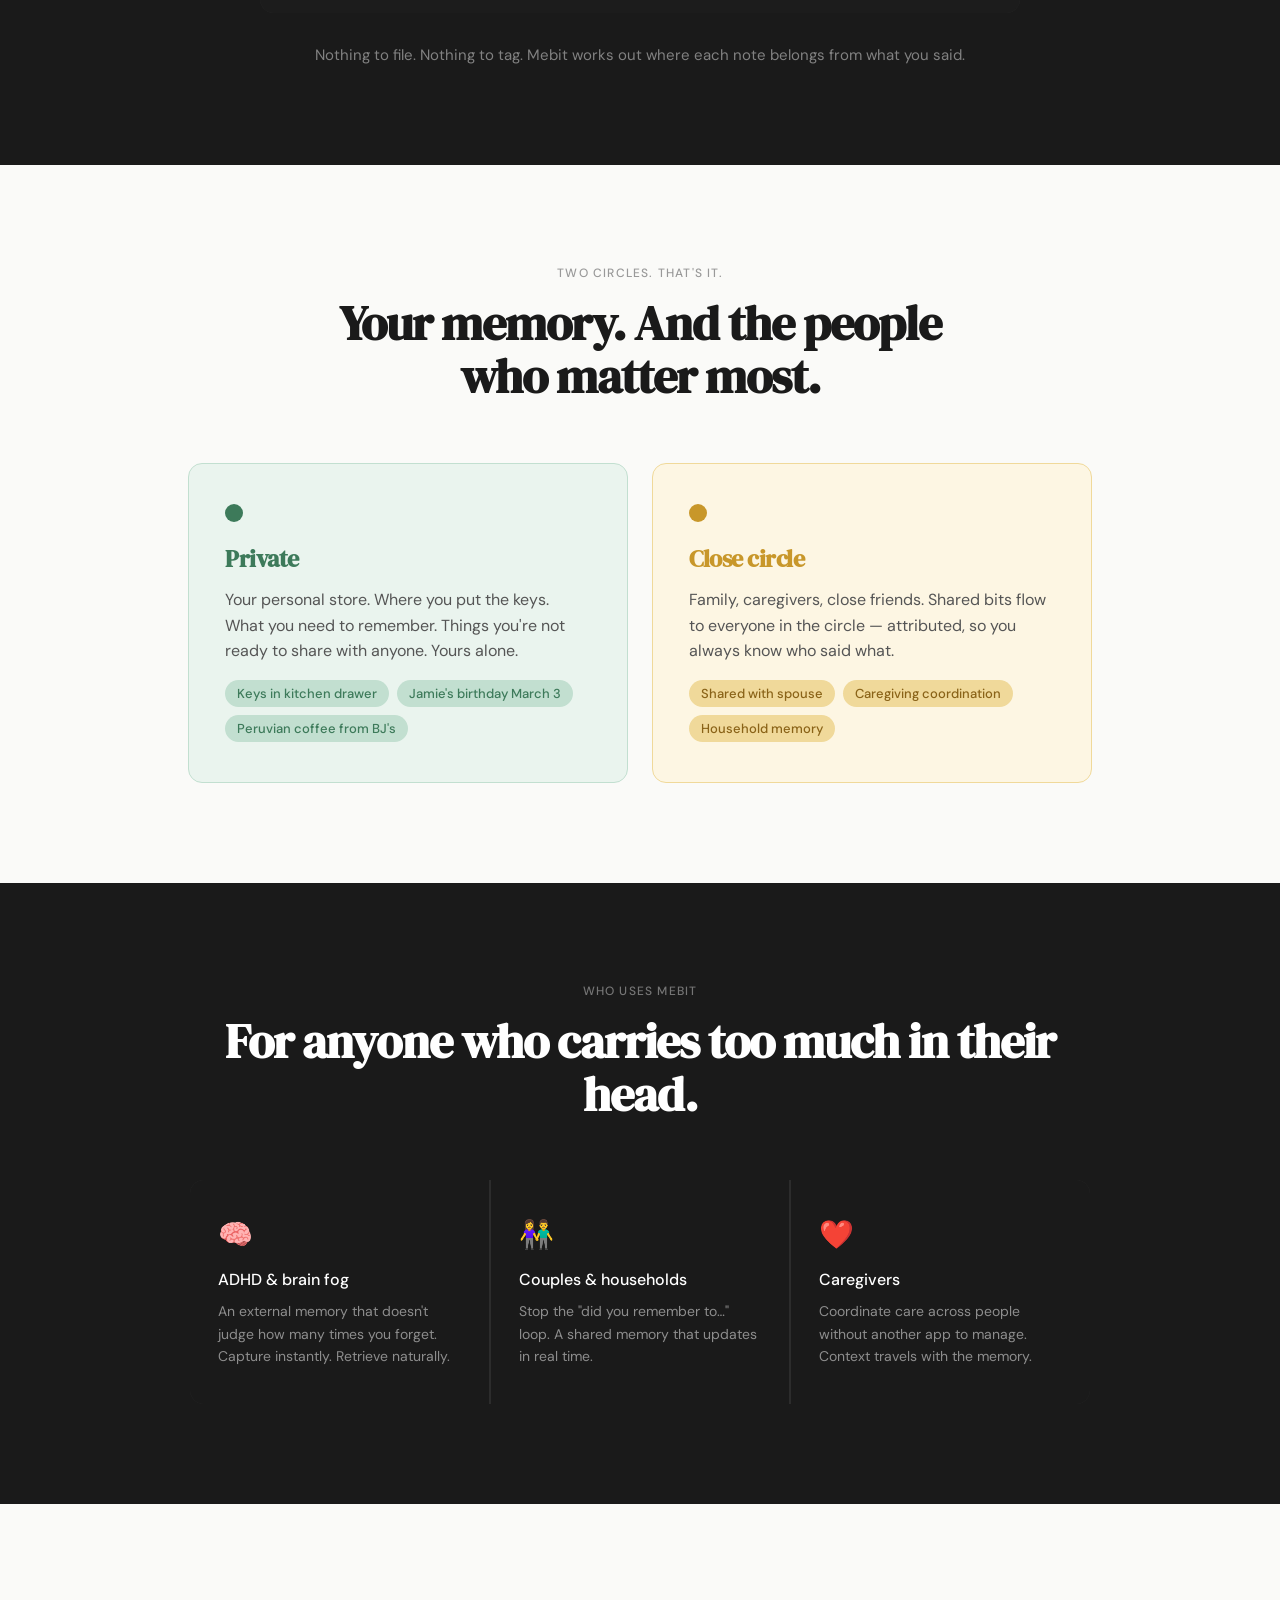
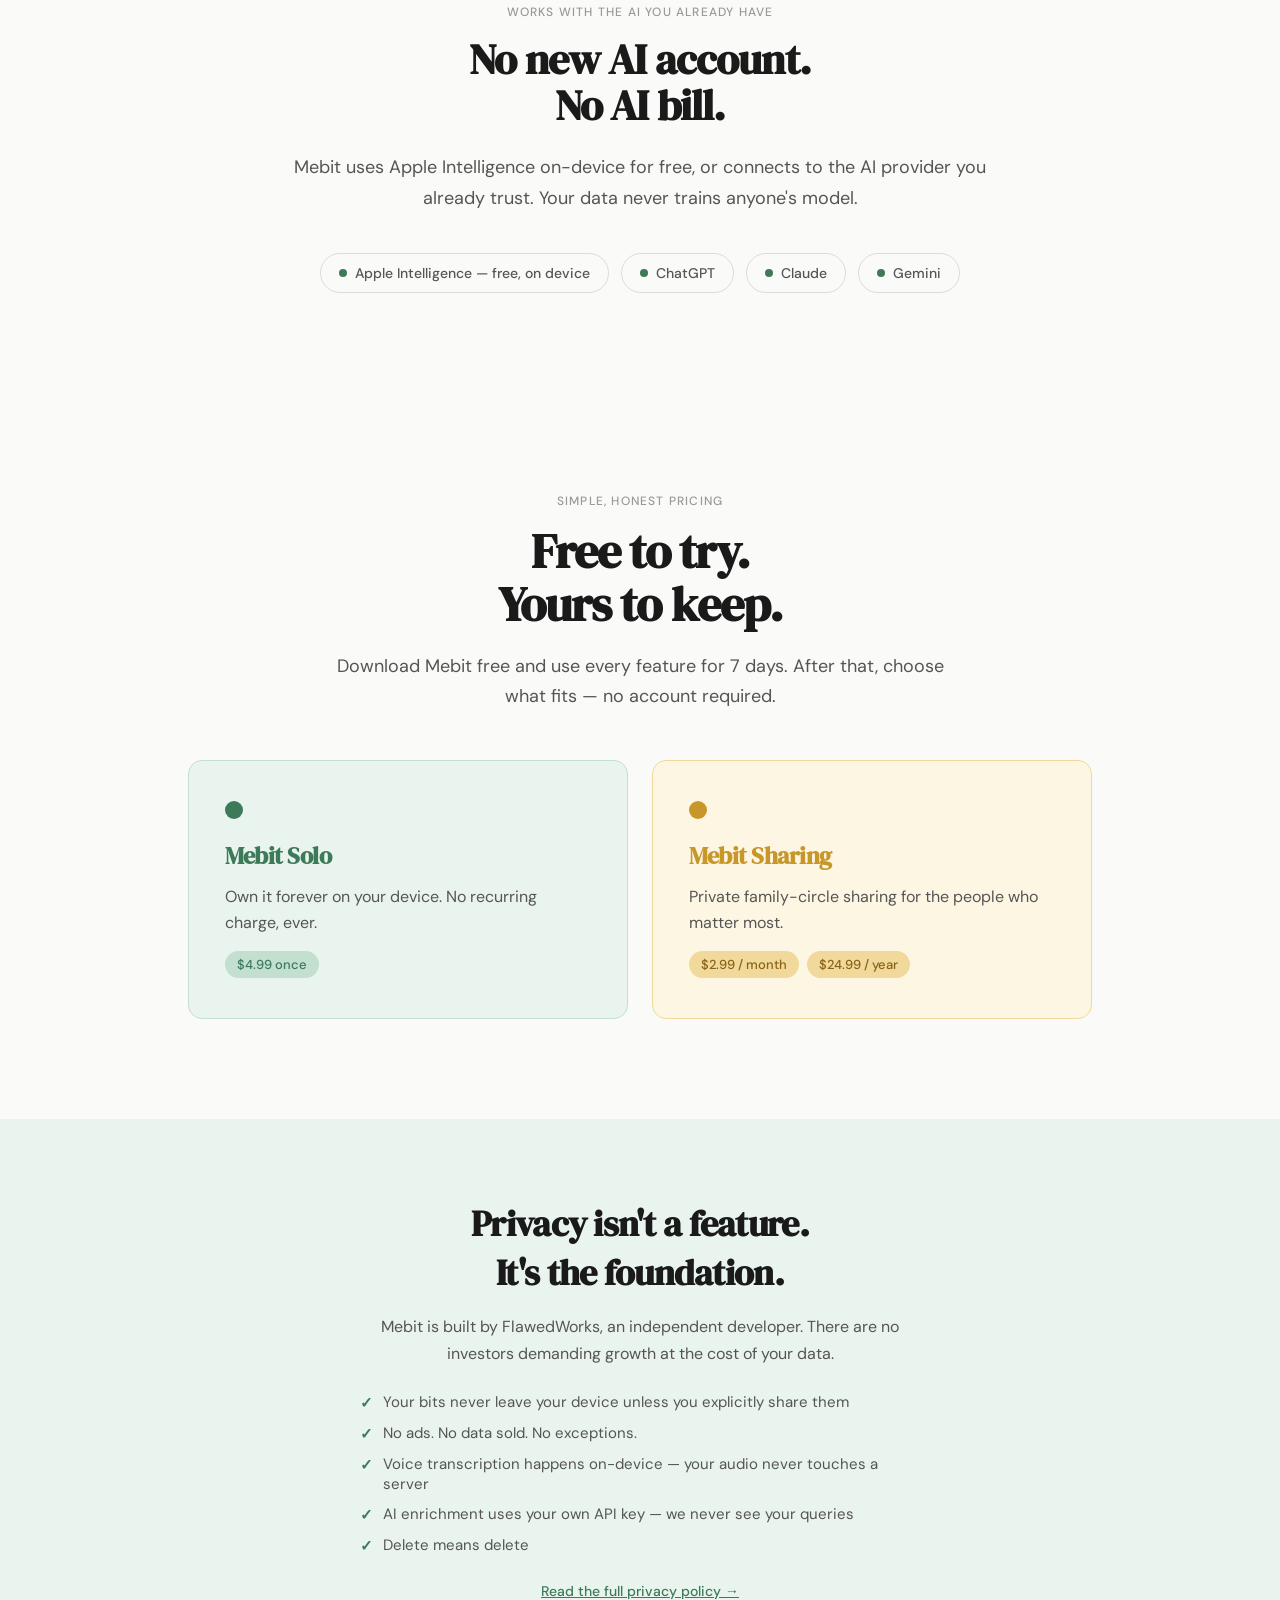
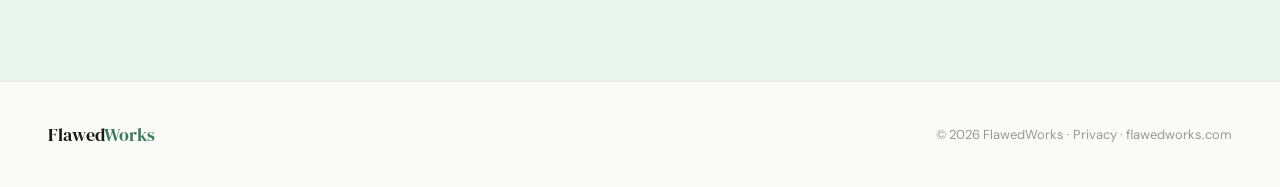
==== commit 40ba37a0: "Mebit page: real screenshot gallery + scrub personal names Adds an "On your phone" section between t" ====
--- a/mebit/index.html
+++ b/mebit/index.html
@@ -70,7 +70,7 @@
     <p class="demo-label">In practice</p>
     <div class="exchange">
       <div class="bubble bubble-user">Did we already get food for the dog?</div>
-      <div class="bubble bubble-mebit"><strong>Yes.</strong> Kim captured "got pup his food" on Tuesday. You're covered.</div>
+      <div class="bubble bubble-mebit"><strong>Yes.</strong> Sam captured "got pup his food" on Tuesday. You're covered.</div>
     </div>
     <div class="exchange-divider"></div>
     <div class="exchange">
@@ -81,6 +81,43 @@
     <div class="exchange">
       <div class="bubble bubble-user">Where did I put the extra keys?</div>
       <div class="bubble bubble-mebit">Kitchen drawer — you noted that <strong>11 days ago</strong>.</div>
+    </div>
+  </div>
+</section>
+
+<!-- SCREENS -->
+<section class="screens-section" id="screens">
+  <div class="screens-inner">
+    <p class="section-eyebrow">On your phone</p>
+    <h2 class="section-headline">What it actually looks like.</h2>
+    <p class="screens-lead">No dashboards, no folders, no tags. One button to capture, one to ask, and a workspace that sorted itself.</p>
+
+    <div class="shot-gallery">
+      <figure class="shot">
+        <img src="/assets/images/screenshots/mebit-01-capture.jpg" width="660" height="1434" loading="lazy" decoding="async"
+             alt="A spoken grocery list captured as one note, with Mebit offering to nudge the user at the grocery store.">
+        <figcaption>Say a whole list in one breath — Mebit offers to nudge you at the store.</figcaption>
+      </figure>
+      <figure class="shot">
+        <img src="/assets/images/screenshots/mebit-02-ask.jpg" width="660" height="1434" loading="lazy" decoding="async"
+             alt="Mebit answering a question with a one-line summary and the two notes the answer came from.">
+        <figcaption>Ask in plain language. The answer comes from your own notes.</figcaption>
+      </figure>
+      <figure class="shot">
+        <img src="/assets/images/screenshots/mebit-03-workspace.jpg" width="660" height="1434" loading="lazy" decoding="async"
+             alt="The Mebit workspace showing five shelves — Do soon, To get, Dates and plans, Ideas, Remember — each a single line with a count and a preview of its top note.">
+        <figcaption>Five shelves, five lines. Open the one you're ready for.</figcaption>
+      </figure>
+      <figure class="shot">
+        <img src="/assets/images/screenshots/mebit-04-shelf.jpg" width="660" height="1434" loading="lazy" decoding="async"
+             alt="An opened Do soon shelf, notes grouped under Today and No date, each tagged with the place it was captured.">
+        <figcaption>Inside a shelf — grouped by when, tagged by where.</figcaption>
+      </figure>
+      <figure class="shot">
+        <img src="/assets/images/screenshots/mebit-05-home.jpg" width="660" height="1434" loading="lazy" decoding="async"
+             alt="The Mebit home screen: a single glowing orb to capture, an Ask button, and the most recent note peeking from the bottom.">
+        <figcaption>One button to capture. One to ask. That's the whole app.</figcaption>
+      </figure>
     </div>
   </div>
 </section>
@@ -92,12 +129,12 @@
   <p style="text-align:center; font-size:18px; color:var(--ink-mid); line-height:1.7; max-width:640px; margin:0 auto 48px;">You don't think in tidy single items, so you shouldn't have to speak that way. Say everything on your mind in one breath — Mebit splits it into separate notes.</p>
 
   <div class="capture-demo">
-    <div class="capture-said">"We're out of dog food, I need to call the dentist Tuesday, and Kim's birthday is September 2nd"</div>
+    <div class="capture-said">"We're out of dog food, I need to call the dentist Tuesday, and Jamie's birthday is March 3rd"</div>
     <div class="capture-arrow">becomes three notes</div>
     <div class="capture-notes">
       <span class="capture-note"><span class="rail mint"></span>Out of dog food</span>
       <span class="capture-note"><span class="rail coral"></span>Call the dentist Tuesday</span>
-      <span class="capture-note"><span class="rail periwinkle"></span>Kim's birthday September 2</span>
+      <span class="capture-note"><span class="rail periwinkle"></span>Jamie's birthday March 3</span>
     </div>
   </div>
 
@@ -145,7 +182,7 @@
       <p>Your personal store. Where you put the keys. What you need to remember. Things you're not ready to share with anyone. Yours alone.</p>
       <div class="circle-examples">
         <span class="example-chip">Keys in kitchen drawer</span>
-        <span class="example-chip">Kim's birthday Sept 2</span>
+        <span class="example-chip">Jamie's birthday March 3</span>
         <span class="example-chip">Peruvian coffee from BJ's</span>
       </div>
     </div>
--- a/mebit/mebit.css
+++ b/mebit/mebit.css
@@ -481,7 +481,38 @@
 .slate-text{color:#9BA3B2;}
 .workspace-note{text-align:center;font-size:15px;color:rgba(255,255,255,0.45);margin-top:32px;}
 
+/* SCREENS — real device captures, horizontally scrollable */
+/* a touch lighter than --ink so the near-black screenshots read as objects
+   sitting on the page rather than bleeding into it */
+.screens-section{padding:100px 48px;background:#242424;color:white;}
+.screens-inner{max-width:1040px;margin:0 auto;}
+.screens-section .section-eyebrow{color:rgba(255,255,255,0.4);}
+.screens-section .section-headline{color:white;margin-bottom:16px;}
+.screens-lead{text-align:center;font-size:18px;line-height:1.7;color:rgba(255,255,255,0.6);max-width:600px;margin:0 auto 48px;}
+.shot-gallery{
+  display:flex;gap:22px;overflow-x:auto;
+  padding:6px 4px 22px;
+  scroll-snap-type:x proximity;
+  -webkit-overflow-scrolling:touch;
+  scrollbar-color:rgba(255,255,255,0.22) transparent;
+}
+.shot{flex:0 0 auto;width:262px;margin:0;scroll-snap-align:center;}
+.shot img{
+  display:block;width:100%;height:auto;
+  border-radius:22px;
+  border:1px solid rgba(255,255,255,0.16);
+  background:#000;
+  box-shadow:0 12px 32px rgba(0,0,0,0.45);
+}
+.shot figcaption{margin-top:14px;font-size:14px;line-height:1.5;color:rgba(255,255,255,0.55);}
+
 @media (max-width:768px){
   .workspace-section{padding:72px 24px;}
   .capture-said{font-size:16px;padding:20px 22px;}
+  /* bleed the strip off the right edge so it reads as scrollable */
+  .screens-section{padding:72px 0 72px 24px;}
+  .screens-inner .section-eyebrow,
+  .screens-inner .section-headline,
+  .screens-lead{padding-right:24px;}
+  .shot{width:224px;}
 }
